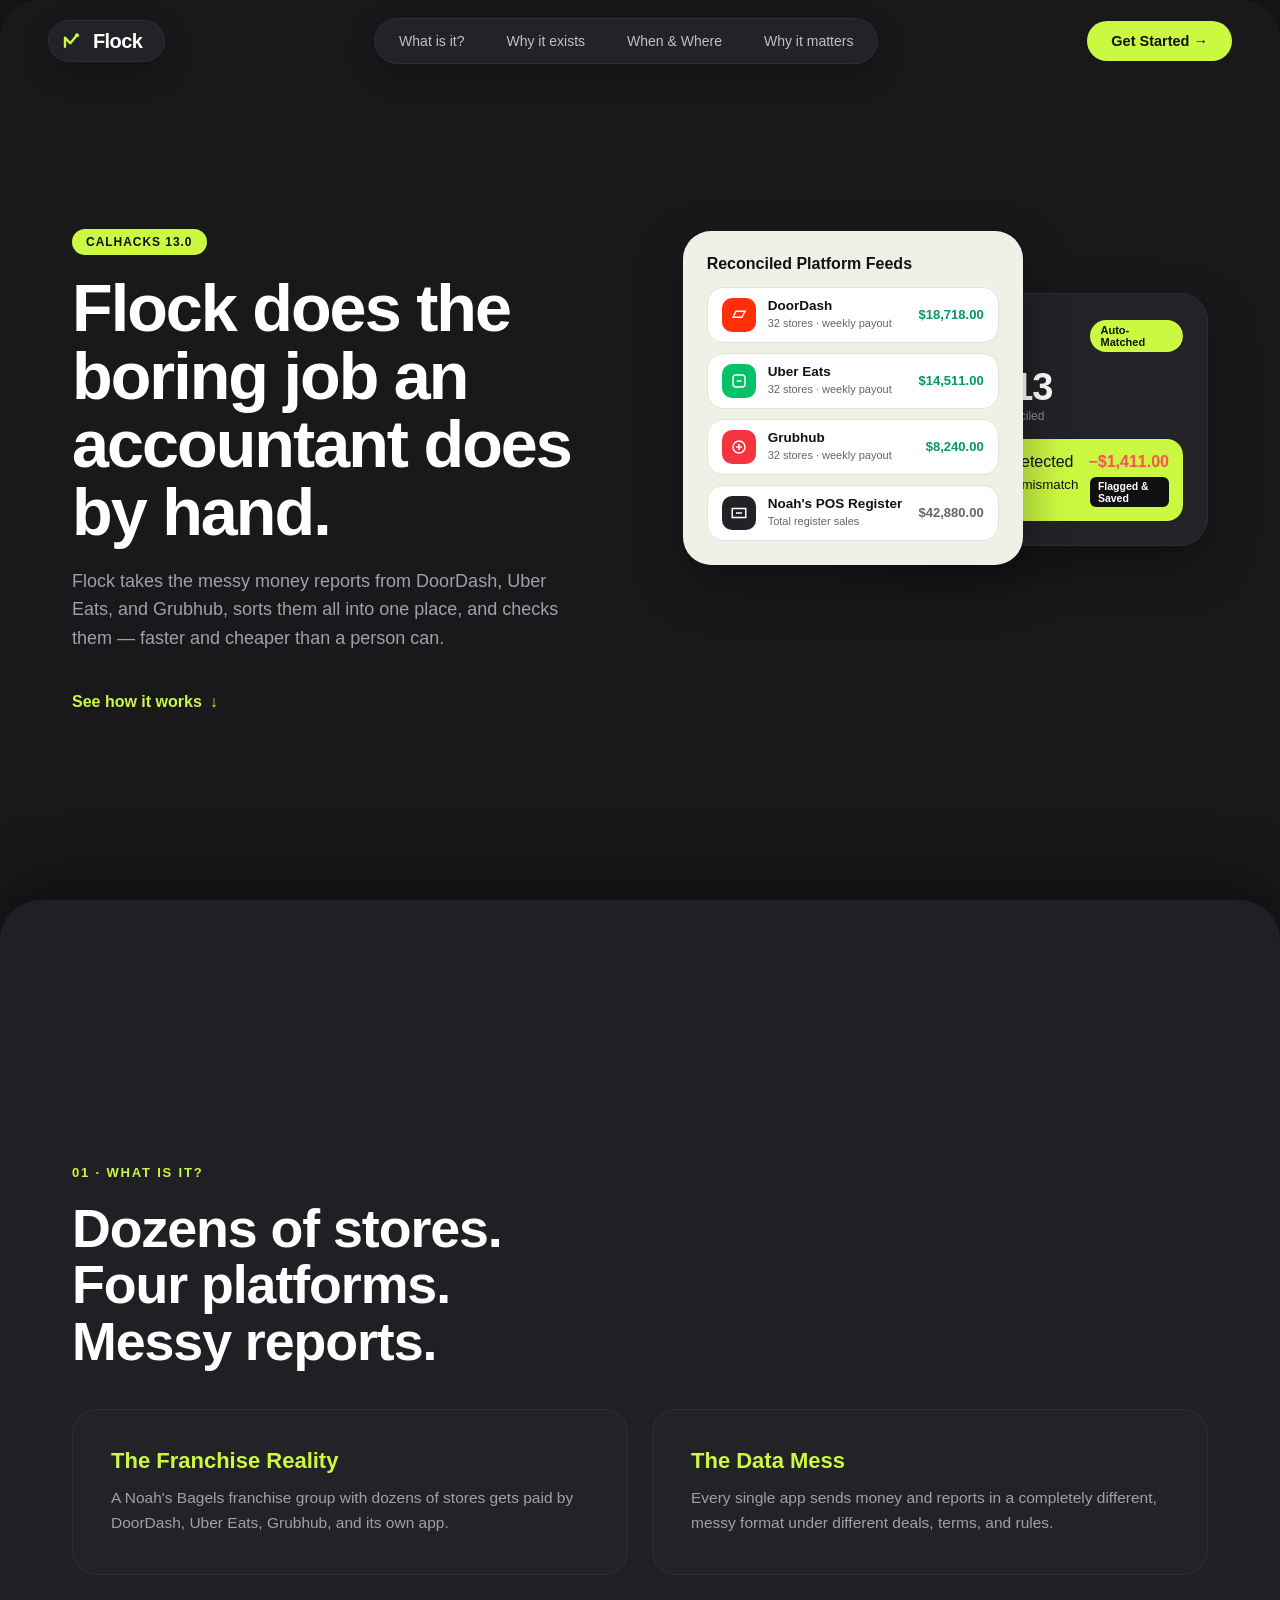
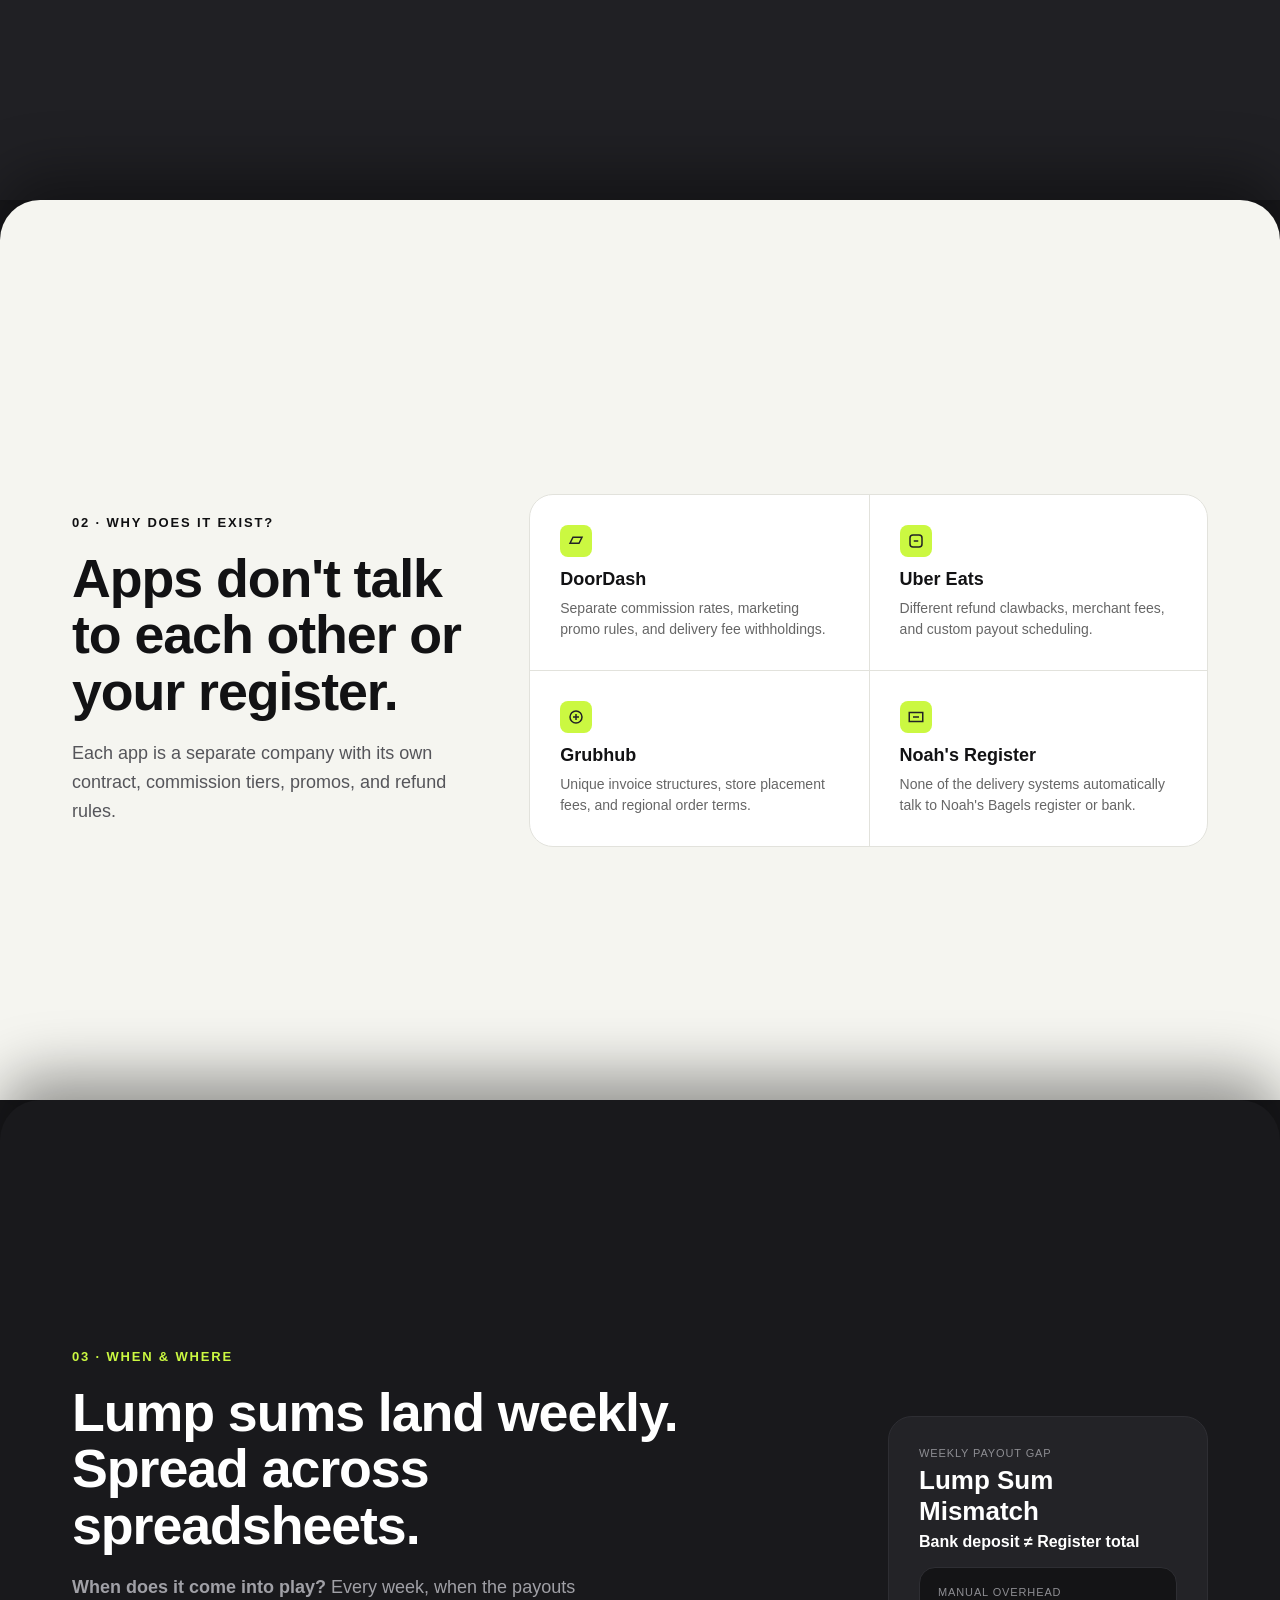
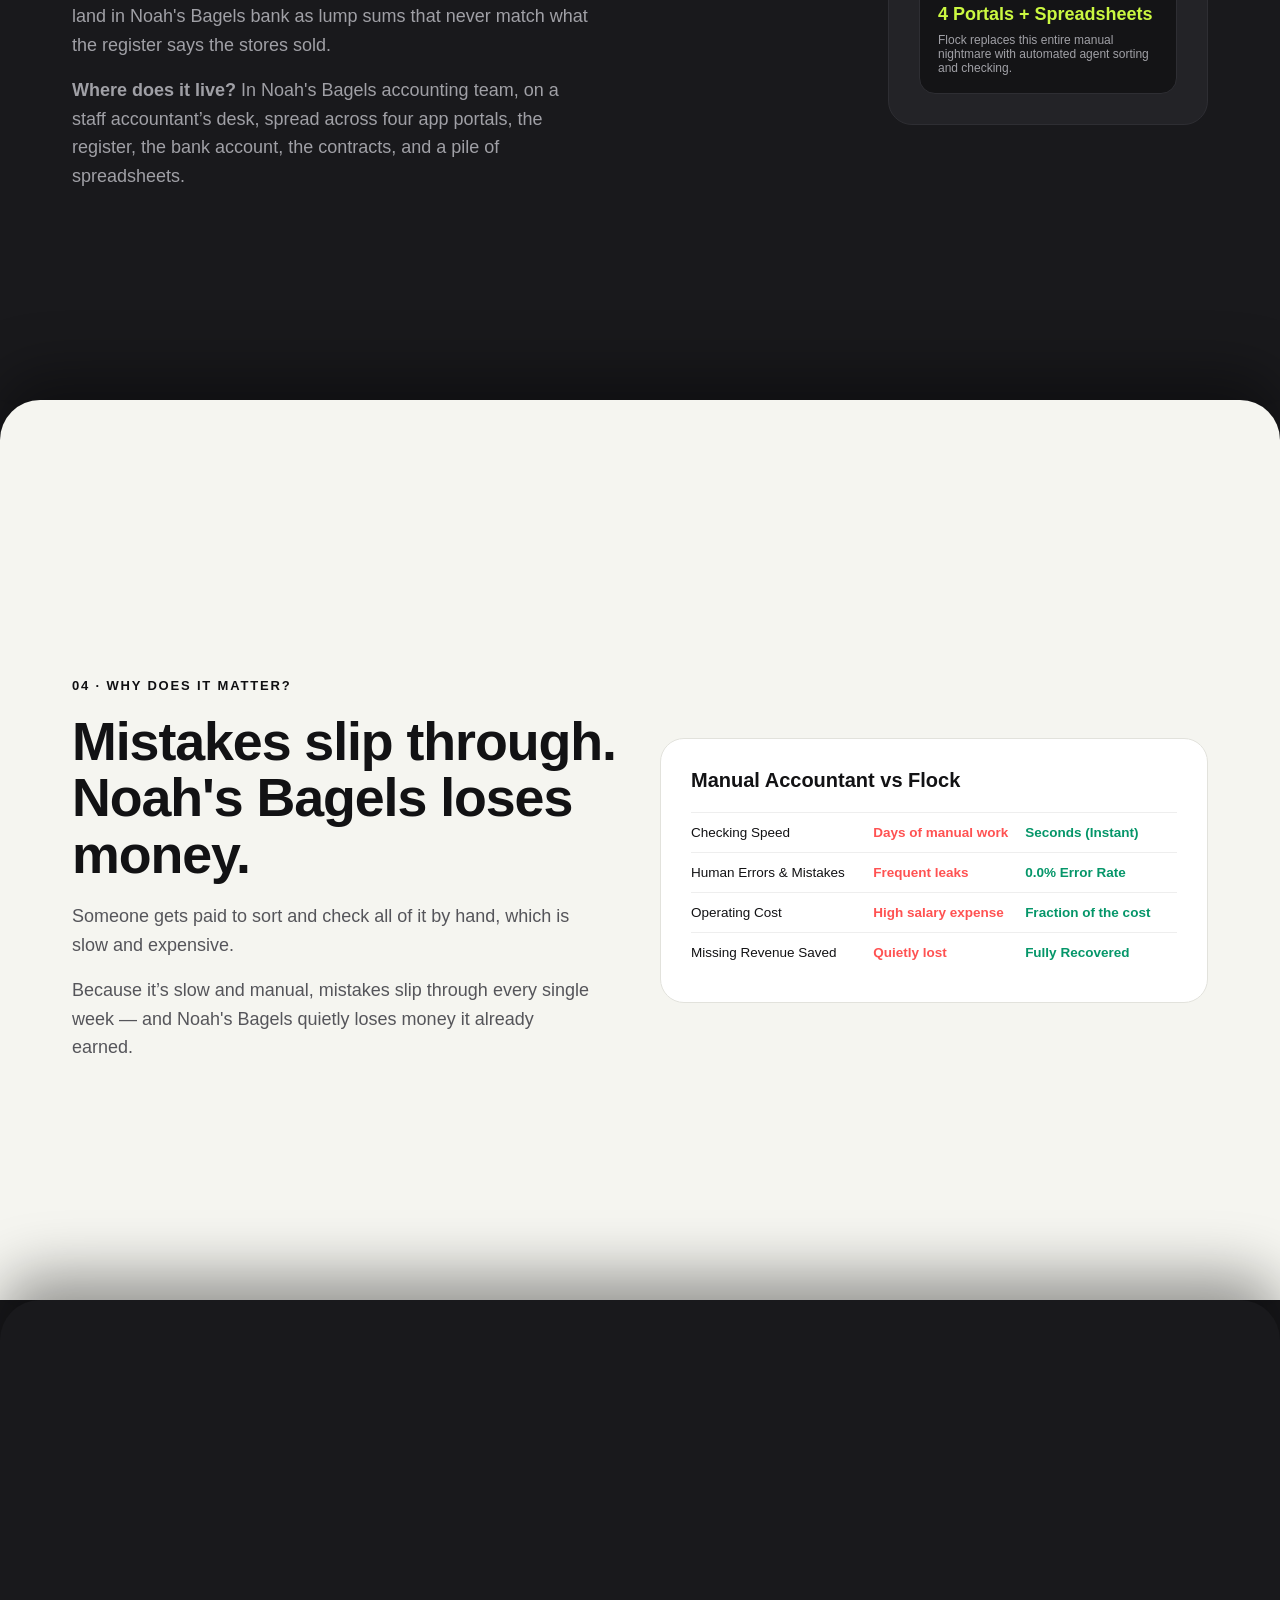
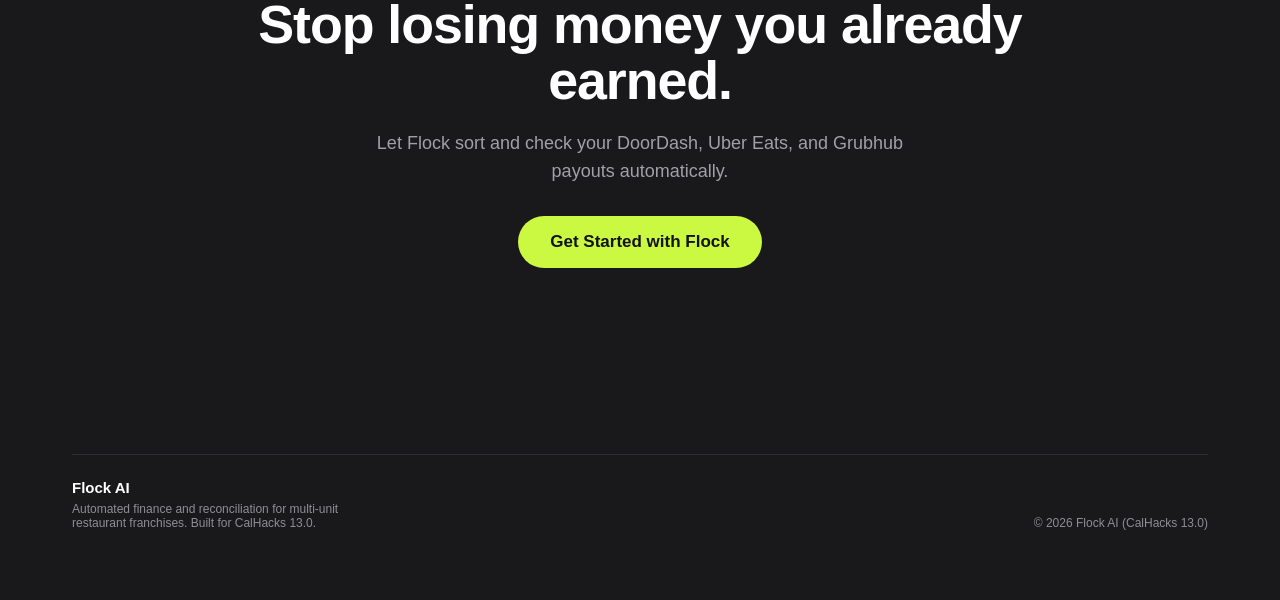
==== frontend/index.html @ a4164a3b "[feat] add mock frontend and dashboard ui" ====
<!DOCTYPE html>
<html lang="en">

<head>
    <meta charset="UTF-8">
    <meta name="viewport" content="width=device-width, initial-scale=1.0">
    <title>Flock — Automated Finance for Multi-Unit Restaurants</title>

    <!-- Favicon -->
    <link rel="icon" type="image/svg+xml"
        href="data:image/svg+xml,%3Csvg%20xmlns%3D%22http%3A%2F%2Fwww.w3.org%2F2000%2Fsvg%22%20viewBox%3D%220%200%2032%2032%22%3E%3Crect%20width%3D%2232%22%20height%3D%2232%22%20rx%3D%228%22%20fill%3D%22%23222226%22%2F%3E%3Cpath%20d%3D%22M8%2023.5V11.5l7%207.5%208.6-10.4%22%20fill%3D%22none%22%20stroke%3D%22%23cbf841%22%20stroke-width%3D%223.2%22%20stroke-linecap%3D%22round%22%20stroke-linejoin%3D%22round%22%2F%3E%3Ccircle%20cx%3D%2224%22%20cy%3D%228.2%22%20r%3D%222.7%22%20fill%3D%22%23cbf841%22%2F%3E%3C%2Fsvg%3E">

    <!-- Stylesheet -->
    <link rel="stylesheet" href="styles.css">
</head>

<body>

    <!-- ========================================== -->
    <!-- 1. NAVIGATION BAR                          -->
    <!-- ========================================== -->
    <nav>
        <div class="logo">
            <svg xmlns="http://www.w3.org/2000/svg" viewBox="0 0 32 32" width="24" height="24" aria-hidden="true">
                <rect width="32" height="32" rx="8" fill="#222226" />
                <path d="M8 23.5V11.5l7 7.5 8.6-10.4" fill="none" stroke="#cbf841" stroke-width="3.2"
                    stroke-linecap="round" stroke-linejoin="round" />
                <circle cx="24" cy="8.2" r="2.7" fill="#cbf841" />
            </svg>
            Flock
        </div>
        <div class="nav-links">
            <a href="#about">What is it?</a>
            <a href="#why">Why it exists</a>
            <a href="#when">When & Where</a>
            <a href="#matter">Why it matters</a>
        </div>
        <a class="btn btn-lime" href="dashboard.html">Get Started&nbsp;→</a>
    </nav>

    <!-- ========================================== -->
    <!-- 2. SLIDE 1 · HERO                          -->
    <!-- ========================================== -->
    <section class="slide s-dark" id="top">
        <div class="hero-grid">
            <div>
                <div class="pill-tag">CalHacks 13.0</div>
                <h1 class="rv">Flock does the boring job an accountant does by hand.</h1>
                <p class="sub rv d1">Flock takes the messy money reports from DoorDash, Uber Eats, and Grubhub, sorts
                    them all into one place, and checks them — faster and cheaper than a person can.</p>
                <a class="hero-more rv d2" href="#about">See how it works <span class="arr">↓</span></a>
            </div>
            <div class="stage" id="stage">
                <!-- Floating Card Light: Integration Feeds -->
                <div class="app-card card-light" data-depth="12">
                    <h4>Reconciled Platform Feeds</h4>
                    <div class="platform-rows">
                        <div class="platform-row">
                            <div class="platform-icon doordash">
                                <svg viewBox="0 0 24 24" width="18" height="18" fill="none" stroke="#fff"
                                    stroke-width="2">
                                    <path d="M4 15l4-8h12l-4 8H4z" />
                                </svg>
                            </div>
                            <div class="platform-info">
                                <b>DoorDash</b>
                                <small>32 stores · weekly payout</small>
                            </div>
                            <div class="platform-val text-green">$18,718.00</div>
                        </div>

                        <div class="platform-row">
                            <div class="platform-icon ubereats">
                                <svg viewBox="0 0 24 24" width="18" height="18" fill="none" stroke="#fff"
                                    stroke-width="2">
                                    <rect x="4" y="4" width="16" height="16" rx="4" />
                                    <path d="M9 12h6" />
                                </svg>
                            </div>
                            <div class="platform-info">
                                <b>Uber Eats</b>
                                <small>32 stores · weekly payout</small>
                            </div>
                            <div class="platform-val text-green">$14,511.00</div>
                        </div>

                        <div class="platform-row">
                            <div class="platform-icon grubhub">
                                <svg viewBox="0 0 24 24" width="18" height="18" fill="none" stroke="#fff"
                                    stroke-width="2">
                                    <circle cx="12" cy="12" r="8" />
                                    <path d="M12 8v8M8 12h8" />
                                </svg>
                            </div>
                            <div class="platform-info">
                                <b>Grubhub</b>
                                <small>32 stores · weekly payout</small>
                            </div>
                            <div class="platform-val text-green">$8,240.00</div>
                        </div>

                        <div class="platform-row">
                            <div class="platform-icon noahpos">
                                <svg viewBox="0 0 24 24" width="18" height="18" fill="none" stroke="#fff"
                                    stroke-width="2">
                                    <path d="M3 6h18v12H3z" />
                                    <path d="M8 12h8" />
                                </svg>
                            </div>
                            <div class="platform-info">
                                <b>Noah's POS Register</b>
                                <small>Total register sales</small>
                            </div>
                            <div class="platform-val text-muted">$42,880.00</div>
                        </div>
                    </div>
                </div>

                <!-- Floating Card Dark: Automatic Discrepancy Matching -->
                <div class="app-card card-dark" data-depth="22">
                    <div class="card-header-row">
                        <h4>Noah's Bagels Franchise</h4>
                        <div class="badge-lime">Auto-Matched</div>
                    </div>
                    <div class="balance-disp">$860,513</div>
                    <div class="balance-label">Overall balance reconciled</div>

                    <div class="mini mini-lime-soft">
                        <div class="mini-row">
                            <span>Discrepancy Detected</span>
                            <b class="text-coral">−$1,411.00</b>
                        </div>
                        <div class="mini-row">
                            <small>Uber Eats promo mismatch (Store #14)</small>
                            <span class="badge-black">Flagged & Saved</span>
                        </div>
                    </div>
                </div>
            </div>
        </div>
    </section>

    <!-- ========================================== -->
    <!-- 3. SLIDE 2 · WHAT IS IT?                   -->
    <!-- ========================================== -->
    <section class="slide s-card-dark" id="about">
        <div class="kick rv">01 · What is it?</div>
        <h2 class="rv">Dozens of stores.<br>Four platforms.<br>Messy reports.</h2>
        <div class="cards2">
            <div class="feature rv d1">
                <h3>The Franchise Reality</h3>
                <p>A Noah's Bagels franchise group with dozens of stores gets paid by DoorDash, Uber Eats, Grubhub, and
                    its own app.</p>
            </div>
            <div class="feature rv d2">
                <h3>The Data Mess</h3>
                <p>Every single app sends money and reports in a completely different, messy format under different
                    deals, terms, and rules.</p>
            </div>
        </div>
    </section>

    <!-- ========================================== -->
    <!-- 4. SLIDE 3 · WHY DOES IT EXIST?            -->
    <!-- ========================================== -->
    <section class="slide s-paper" id="why">
        <div class="adv">
            <div>
                <div class="kick rv">02 · Why does it exist?</div>
                <h2 class="rv">Apps don't talk to each other or your register.</h2>
                <p class="sub rv d1">Each app is a separate company with its own contract, commission tiers, promos, and
                    refund rules.</p>
            </div>
            <div class="adv-grid rv d1">
                <div class="adv-cell">
                    <div class="adv-ic">
                        <svg viewBox="0 0 24 24" width="18" height="18" fill="none" stroke="#222226" stroke-width="2">
                            <path d="M4 15l4-8h12l-4 8H4z" />
                        </svg>
                    </div>
                    <h4>DoorDash</h4>
                    <p>Separate commission rates, marketing promo rules, and delivery fee withholdings.</p>
                </div>
                <div class="adv-cell">
                    <div class="adv-ic">
                        <svg viewBox="0 0 24 24" width="18" height="18" fill="none" stroke="#222226" stroke-width="2">
                            <rect x="4" y="4" width="16" height="16" rx="4" />
                            <path d="M9 12h6" />
                        </svg>
                    </div>
                    <h4>Uber Eats</h4>
                    <p>Different refund clawbacks, merchant fees, and custom payout scheduling.</p>
                </div>
                <div class="adv-cell">
                    <div class="adv-ic">
                        <svg viewBox="0 0 24 24" width="18" height="18" fill="none" stroke="#222226" stroke-width="2">
                            <circle cx="12" cy="12" r="8" />
                            <path d="M12 8v8M8 12h8" />
                        </svg>
                    </div>
                    <h4>Grubhub</h4>
                    <p>Unique invoice structures, store placement fees, and regional order terms.</p>
                </div>
                <div class="adv-cell">
                    <div class="adv-ic">
                        <svg viewBox="0 0 24 24" width="18" height="18" fill="none" stroke="#222226" stroke-width="2">
                            <path d="M3 6h18v12H3z" />
                            <path d="M8 12h8" />
                        </svg>
                    </div>
                    <h4>Noah's Register</h4>
                    <p>None of the delivery systems automatically talk to Noah's Bagels register or bank.</p>
                </div>
            </div>
        </div>
    </section>

    <!-- ========================================== -->
    <!-- 5. SLIDE 4 · WHEN & WHERE                  -->
    <!-- ========================================== -->
    <section class="slide s-dark" id="when">
        <div class="model-grid">
            <div>
                <div class="kick rv">03 · When & Where</div>
                <h2 class="rv">Lump sums land weekly.<br>Spread across spreadsheets.</h2>
                <p class="sub rv d1"><b>When does it come into play?</b> Every week, when the payouts land in Noah's
                    Bagels bank as lump sums that never match what the register says the stores sold.</p>
                <p class="sub rv d2" style="margin-top:16px;"><b>Where does it live?</b> In Noah's Bagels accounting
                    team, on a staff accountant’s desk, spread across four app portals, the register, the bank account,
                    the contracts, and a pile of spreadsheets.</p>
            </div>
            <div class="stat-card rv d1">
                <div class="k">weekly payout gap</div>
                <div class="v">Lump Sum Mismatch</div>
                <div class="text-lime" style="margin-top:6px;font-weight:600;">Bank deposit ≠ Register total</div>
                <div class="stat-inner">
                    <div class="k">Manual Overhead</div>
                    <div class="v">4 Portals + Spreadsheets</div>
                    <p style="font-size:12px;color:#a0a0a6;margin-top:8px;">Flock replaces this entire manual nightmare
                        with automated agent sorting and checking.</p>
                </div>
            </div>
        </div>
    </section>

    <!-- ========================================== -->
    <!-- 6. SLIDE 5 · WHY IT MATTERS                -->
    <!-- ========================================== -->
    <section class="slide s-paper" id="matter">
        <div class="bench">
            <div>
                <div class="kick rv">04 · Why does it matter?</div>
                <h2 class="rv">Mistakes slip through.<br>Noah's Bagels loses money.</h2>
                <p class="sub rv d1">Someone gets paid to sort and check all of it by hand, which is slow and expensive.
                </p>
                <p class="sub rv d2" style="margin-top:16px;">Because it’s slow and manual, mistakes slip through every
                    single week — and Noah's Bagels quietly loses money it already earned.</p>
            </div>
            <div class="rv d1">
                <div class="comparison-card">
                    <h4>Manual Accountant vs Flock</h4>
                    <div class="comp-row">
                        <span>Checking Speed</span>
                        <span class="comp-val bad">Days of manual work</span>
                        <span class="comp-val good">Seconds (Instant)</span>
                    </div>
                    <div class="comp-row">
                        <span>Human Errors & Mistakes</span>
                        <span class="comp-val bad">Frequent leaks</span>
                        <span class="comp-val good">0.0% Error Rate</span>
                    </div>
                    <div class="comp-row">
                        <span>Operating Cost</span>
                        <span class="comp-val bad">High salary expense</span>
                        <span class="comp-val good">Fraction of the cost</span>
                    </div>
                    <div class="comp-row">
                        <span>Missing Revenue Saved</span>
                        <span class="comp-val bad">Quietly lost</span>
                        <span class="comp-val good">Fully Recovered</span>
                    </div>
                </div>
            </div>
        </div>
    </section>

    <!-- ========================================== -->
    <!-- 7. SLIDE 6 · FINAL CTA                     -->
    <!-- ========================================== -->
    <section class="slide s-dark final" id="demo">
        <div style="flex:1;display:flex;flex-direction:column;justify-content:center">
            <h2 class="rv">Stop losing money you already earned.</h2>
            <p class="sub rv d1">Let Flock sort and check your DoorDash, Uber Eats, and Grubhub payouts automatically.
            </p>
            <div class="rv d2"><a class="btn btn-lime" style="font-size:17px;padding:16px 32px;" href="#top">Get Started
                    with Flock</a></div>
        </div>
        <div class="final-foot rv">
            <div>
                <h5>Flock AI</h5>
                <p class="tiny" style="max-width:320px;margin-top:6px;">Automated finance and reconciliation for
                    multi-unit restaurant franchises. Built for CalHacks 13.0.</p>
            </div>
            <div class="tiny">© 2026 Flock AI (CalHacks 13.0)</div>
        </div>
    </section>

    <!-- External Script -->
    <script src="script.js"></script>
</body>

</html>
---- frontend/styles.css ----
/* ==========================================================================
   GLOBAL VARIABLES & COLOR PALETTE (Matched to Screenshot UI)
   Dark Charcoal Canvas, Soft Grey Cards, Bright Lime Accents
   ========================================================================== */
:root {
    --bg-dark: #19191c;
    --card-dark: #232327;
    --card-light: #eef2e6;
    --lime: #cbf841;
    --lime-soft: #d9f968;
    --paper: #f5f5f0;
    --text-dark: #121214;
    --text-light: #ffffff;
    --text-muted: #8e8e93;
    --coral: #ff5252;
    --border-dark: #2e2e33;
}

* {
    margin: 0;
    padding: 0;
    box-sizing: border-box;
}

html {
    scroll-behavior: smooth;
}

body {
    font-family: -apple-system, BlinkMacSystemFont, "Segoe UI", Inter, Roboto, sans-serif;
    background: var(--bg-dark);
    color: var(--text-light);
    -webkit-font-smoothing: antialiased;
}

/* ==========================================================================
   NAVIGATION BAR
   ========================================================================== */
nav {
    position: fixed;
    top: 0;
    left: 0;
    right: 0;
    display: flex;
    align-items: center;
    justify-content: space-between;
    padding: 18px 48px;
    z-index: 100;
    pointer-events: none;
}

nav>* {
    pointer-events: auto;
}

.logo {
    font-weight: 800;
    font-size: 20px;
    letter-spacing: -.03em;
    display: flex;
    align-items: center;
    gap: 10px;
    background: var(--card-dark);
    color: var(--text-light);
    border: 1px solid var(--border-dark);
    border-radius: 999px;
    padding: 8px 22px 8px 10px;
    box-shadow: 0 10px 30px rgba(0, 0, 0, .3);
}

.logo svg {
    display: block;
}

.nav-links {
    display: flex;
    gap: 6px;
    background: var(--card-dark);
    border: 1px solid var(--border-dark);
    border-radius: 999px;
    padding: 6px;
    box-shadow: 0 10px 30px rgba(0, 0, 0, .3);
}

.nav-links a {
    color: #c0c0c5;
    text-decoration: none;
    font-size: 14px;
    font-weight: 500;
    padding: 8px 18px;
    border-radius: 999px;
    transition: all .2s;
}

.nav-links a:hover {
    background: #2d2d33;
    color: #fff;
}

@media (max-width: 900px) {
    .nav-links {
        display: none;
    }
}

/* ==========================================================================
   BUTTON STYLES
   ========================================================================== */
.btn {
    border: 0;
    cursor: pointer;
    font-size: 14.5px;
    font-weight: 700;
    border-radius: 999px;
    padding: 12px 24px;
    transition: transform .18s, box-shadow .18s;
    text-decoration: none;
    display: inline-flex;
    align-items: center;
    gap: 8px;
}

.btn:hover {
    transform: translateY(-2px);
    box-shadow: 0 8px 24px rgba(203, 248, 65, 0.25);
}

.btn-lime {
    background: var(--lime);
    color: var(--text-dark);
}

.btn-ink {
    background: #000;
    color: #fff;
}

/* ==========================================================================
   SLIDE DECK BASE
   ========================================================================== */
.slide {
    position: sticky;
    top: 0;
    min-height: 100vh;
    display: flex;
    flex-direction: column;
    justify-content: center;
    padding: 110px 72px 70px;
    border-radius: 40px 40px 0 0;
    box-shadow: 0 -24px 60px rgba(0, 0, 0, .4);
    overflow: hidden;
}

@media (max-width: 900px) {
    .slide {
        padding: 100px 22px 40px;
    }
}

.s-dark {
    background: var(--bg-dark);
    color: var(--text-light);
}

.s-card-dark {
    background: #202024;
    color: var(--text-light);
}

.s-paper {
    background: var(--paper);
    color: var(--text-dark);
}

.pill-tag {
    display: inline-block;
    font-size: 12px;
    font-weight: 700;
    letter-spacing: .08em;
    text-transform: uppercase;
    background: var(--lime);
    color: var(--text-dark);
    padding: 6px 14px;
    border-radius: 999px;
    margin-bottom: 20px;
}

.kick {
    font-size: 13px;
    letter-spacing: .14em;
    text-transform: uppercase;
    font-weight: 700;
    color: var(--lime);
    margin-bottom: 20px;
}

.s-paper .kick {
    color: #101012;
}

h1 {
    font-size: clamp(38px, 5.2vw, 76px);
    line-height: 1.02;
    letter-spacing: -.03em;
    font-weight: 700;
}

h2 {
    font-size: clamp(32px, 4.2vw, 58px);
    letter-spacing: -.02em;
    line-height: 1.05;
    font-weight: 700;
}

.sub {
    color: #a0a0a6;
    font-size: 18px;
    line-height: 1.6;
    margin-top: 20px;
    max-width: 520px;
}

.s-paper .sub {
    color: #55555a;
}

/* Scroll Reveal */
.rv {
    opacity: 0;
    transform: translateY(20px);
    transition: opacity .6s ease, transform .6s cubic-bezier(.2, .7, .2, 1);
}

.rv.on {
    opacity: 1;
    transform: none;
}

.rv.d1 {
    transition-delay: .08s;
}

.rv.d2 {
    transition-delay: .16s;
}

/* ==========================================================================
   HERO SECTION & MOCK PLATFORM CARDS
   ========================================================================== */
.hero-grid {
    display: grid;
    grid-template-columns: 1.05fr .95fr;
    gap: 30px;
    align-items: center;
    flex: 1;
}

@media (max-width: 900px) {
    .hero-grid {
        grid-template-columns: 1fr;
    }
}

.hero-more {
    margin-top: 40px;
    display: inline-flex;
    align-items: center;
    gap: 8px;
    font-weight: 600;
    color: var(--lime);
    text-decoration: none;
}

.stage {
    position: relative;
    height: 520px;
}

.app-card {
    position: absolute;
    border-radius: 28px;
    box-shadow: 0 20px 50px rgba(0, 0, 0, .35);
    background: var(--card-dark);
    border: 1px solid var(--border-dark);
}

.card-light {
    background: var(--card-light);
    color: var(--text-dark);
    width: 340px;
    padding: 24px;
    left: 0;
    top: 4%;
    z-index: 2;
    border: none;
}

.card-dark {
    background: var(--card-dark);
    color: var(--text-light);
    width: 330px;
    padding: 24px;
    right: 0;
    top: 16%;
    z-index: 1;
}

.card-header-row {
    display: flex;
    justify-content: space-between;
    align-items: center;
    margin-bottom: 12px;
}

.badge-lime {
    background: var(--lime);
    color: var(--text-dark);
    font-size: 11px;
    font-weight: 800;
    padding: 4px 10px;
    border-radius: 999px;
}

.badge-black {
    background: #101012;
    color: #fff;
    font-size: 10.5px;
    font-weight: 700;
    padding: 3px 8px;
    border-radius: 6px;
}

.balance-disp {
    font-size: 38px;
    font-weight: 800;
    letter-spacing: -.03em;
}

.balance-label {
    font-size: 12px;
    color: var(--text-muted);
    margin-bottom: 16px;
}

/* Platform Rows with Icons */
.platform-rows {
    display: flex;
    flex-direction: column;
    gap: 10px;
    margin-top: 14px;
}

.platform-row {
    display: flex;
    align-items: center;
    gap: 12px;
    background: #ffffff;
    padding: 10px 14px;
    border-radius: 16px;
    border: 1px solid #e0e4d6;
}

.platform-icon {
    width: 34px;
    height: 34px;
    border-radius: 10px;
    /* Rounded Square Icon */
    display: flex;
    align-items: center;
    justify-content: center;
    flex-shrink: 0;
}

.platform-icon.doordash {
    background: #ff3008;
}

.platform-icon.ubereats {
    background: #06c167;
}

.platform-icon.grubhub {
    background: #f63440;
}

.platform-icon.noahpos {
    background: #222226;
}

.platform-info {
    flex: 1;
}

.platform-info b {
    display: block;
    font-size: 13.5px;
    color: var(--text-dark);
}

.platform-info small {
    font-size: 11px;
    color: #666;
}

.platform-val {
    font-size: 13px;
    font-weight: 700;
}

.text-green {
    color: #059669;
}

.text-coral {
    color: var(--coral);
}

.text-muted {
    color: #66666e;
}

.mini-lime-soft {
    background: var(--lime);
    color: var(--text-dark);
    border-radius: 16px;
    padding: 14px;
}

.mini-row {
    display: flex;
    justify-content: space-between;
    align-items: center;
}

.mini-row+.mini-row {
    margin-top: 6px;
}

/* ==========================================================================
   STORY & FEATURE CARDS
   ========================================================================== */
.cards2 {
    display: grid;
    grid-template-columns: 1fr 1fr;
    gap: 24px;
    margin-top: 40px;
}

@media (max-width: 900px) {
    .cards2 {
        grid-template-columns: 1fr;
    }
}

.feature {
    background: var(--card-dark);
    border-radius: 24px;
    padding: 38px;
    border: 1px solid var(--border-dark);
}

.feature h3 {
    font-size: 22px;
    margin-bottom: 12px;
    color: var(--lime);
}

.feature p {
    color: #a0a0a6;
    line-height: 1.6;
    font-size: 15.5px;
}

/* ==========================================================================
   WHY DOES IT EXIST GRID
   ========================================================================== */
.adv {
    display: grid;
    grid-template-columns: .9fr 1.5fr;
    gap: 50px;
    align-items: center;
    flex: 1;
}

@media (max-width: 900px) {
    .adv {
        grid-template-columns: 1fr;
    }
}

.adv-grid {
    display: grid;
    grid-template-columns: 1fr 1fr;
    background: #fff;
    border-radius: 24px;
    border: 1px solid #e2e2dc;
    overflow: hidden;
}

.adv-cell {
    padding: 30px;
    border-left: 1px solid #e2e2dc;
    border-top: 1px solid #e2e2dc;
}

.adv-cell:nth-child(1),
.adv-cell:nth-child(2) {
    border-top: 0;
}

.adv-cell:nth-child(odd) {
    border-left: 0;
}

.adv-ic {
    width: 32px;
    height: 32px;
    border-radius: 8px;
    background: var(--lime);
    display: flex;
    align-items: center;
    justify-content: center;
    margin-bottom: 12px;
}

.adv-cell h4 {
    font-size: 18px;
    margin-bottom: 8px;
}

.adv-cell p {
    color: #666;
    line-height: 1.5;
    font-size: 14px;
}

/* ==========================================================================
   WHEN & WHERE STAT CARD
   ========================================================================== */
.model-grid {
    display: grid;
    grid-template-columns: 1.15fr .85fr;
    gap: 40px;
    align-items: center;
    flex: 1;
}

@media (max-width: 900px) {
    .model-grid {
        grid-template-columns: 1fr;
    }
}

.stat-card {
    background: var(--card-dark);
    color: #fff;
    border: 1px solid var(--border-dark);
    border-radius: 24px;
    padding: 30px;
    width: 320px;
    justify-self: end;
}

.stat-card .k {
    font-size: 11px;
    color: var(--text-muted);
    letter-spacing: .08em;
    text-transform: uppercase;
}

.stat-card .v {
    font-size: 26px;
    font-weight: 700;
    margin: 6px 0 2px;
}

.stat-inner {
    background: #141416;
    border-radius: 16px;
    padding: 18px;
    margin-top: 16px;
    border: 1px solid var(--border-dark);
}

.stat-inner .v {
    font-size: 18px;
    color: var(--lime);
}

/* ==========================================================================
   COMPARISON TABLE CARD
   ========================================================================== */
.bench {
    display: grid;
    grid-template-columns: 1fr 1fr;
    gap: 40px;
    align-items: center;
    flex: 1;
}

@media (max-width: 900px) {
    .bench {
        grid-template-columns: 1fr;
    }
}

.comparison-card {
    background: #fff;
    border-radius: 24px;
    border: 1px solid #e2e2dc;
    padding: 30px;
}

.comparison-card h4 {
    font-size: 20px;
    margin-bottom: 20px;
}

.comp-row {
    display: grid;
    grid-template-columns: 1.2fr 1fr 1fr;
    padding: 12px 0;
    border-top: 1px solid #eee;
    font-size: 13.5px;
}

.comp-val.bad {
    color: var(--coral);
    font-weight: 600;
}

.comp-val.good {
    color: #059669;
    font-weight: 700;
}

/* ==========================================================================
   FINAL CTA & FOOTER
   ========================================================================== */
.final {
    align-items: center;
    text-align: center;
    justify-content: space-between;
}

.final h2 {
    color: #fff;
    max-width: 800px;
    margin: 0 auto;
}

.final .sub {
    margin: 20px auto 30px;
    max-width: 580px;
}

.final-foot {
    width: 100%;
    display: flex;
    justify-content: space-between;
    align-items: flex-end;
    gap: 30px;
    border-top: 1px solid var(--border-dark);
    padding-top: 24px;
    text-align: left;
    flex-wrap: wrap;
}

.final-foot h5 {
    color: #fff;
    font-size: 15px;
}

.tiny {
    font-size: 12px;
    color: var(--text-muted);
}
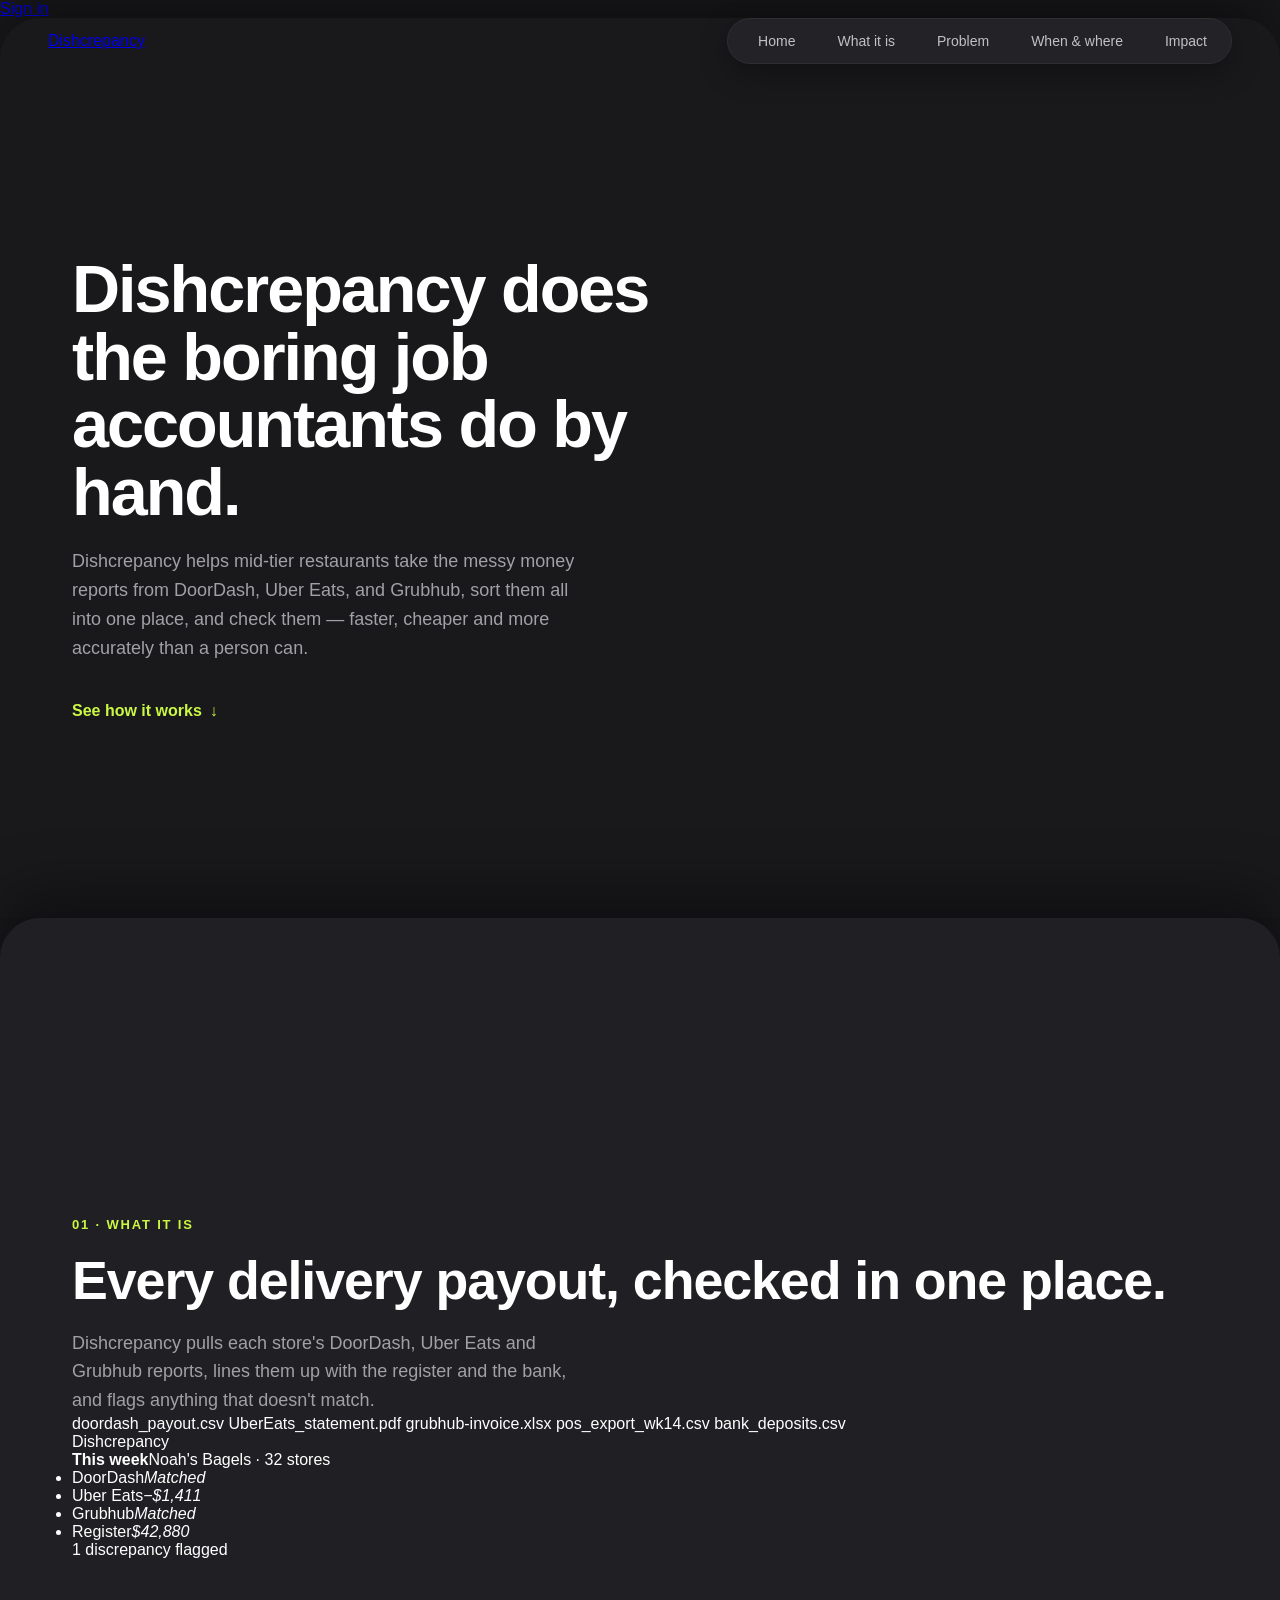
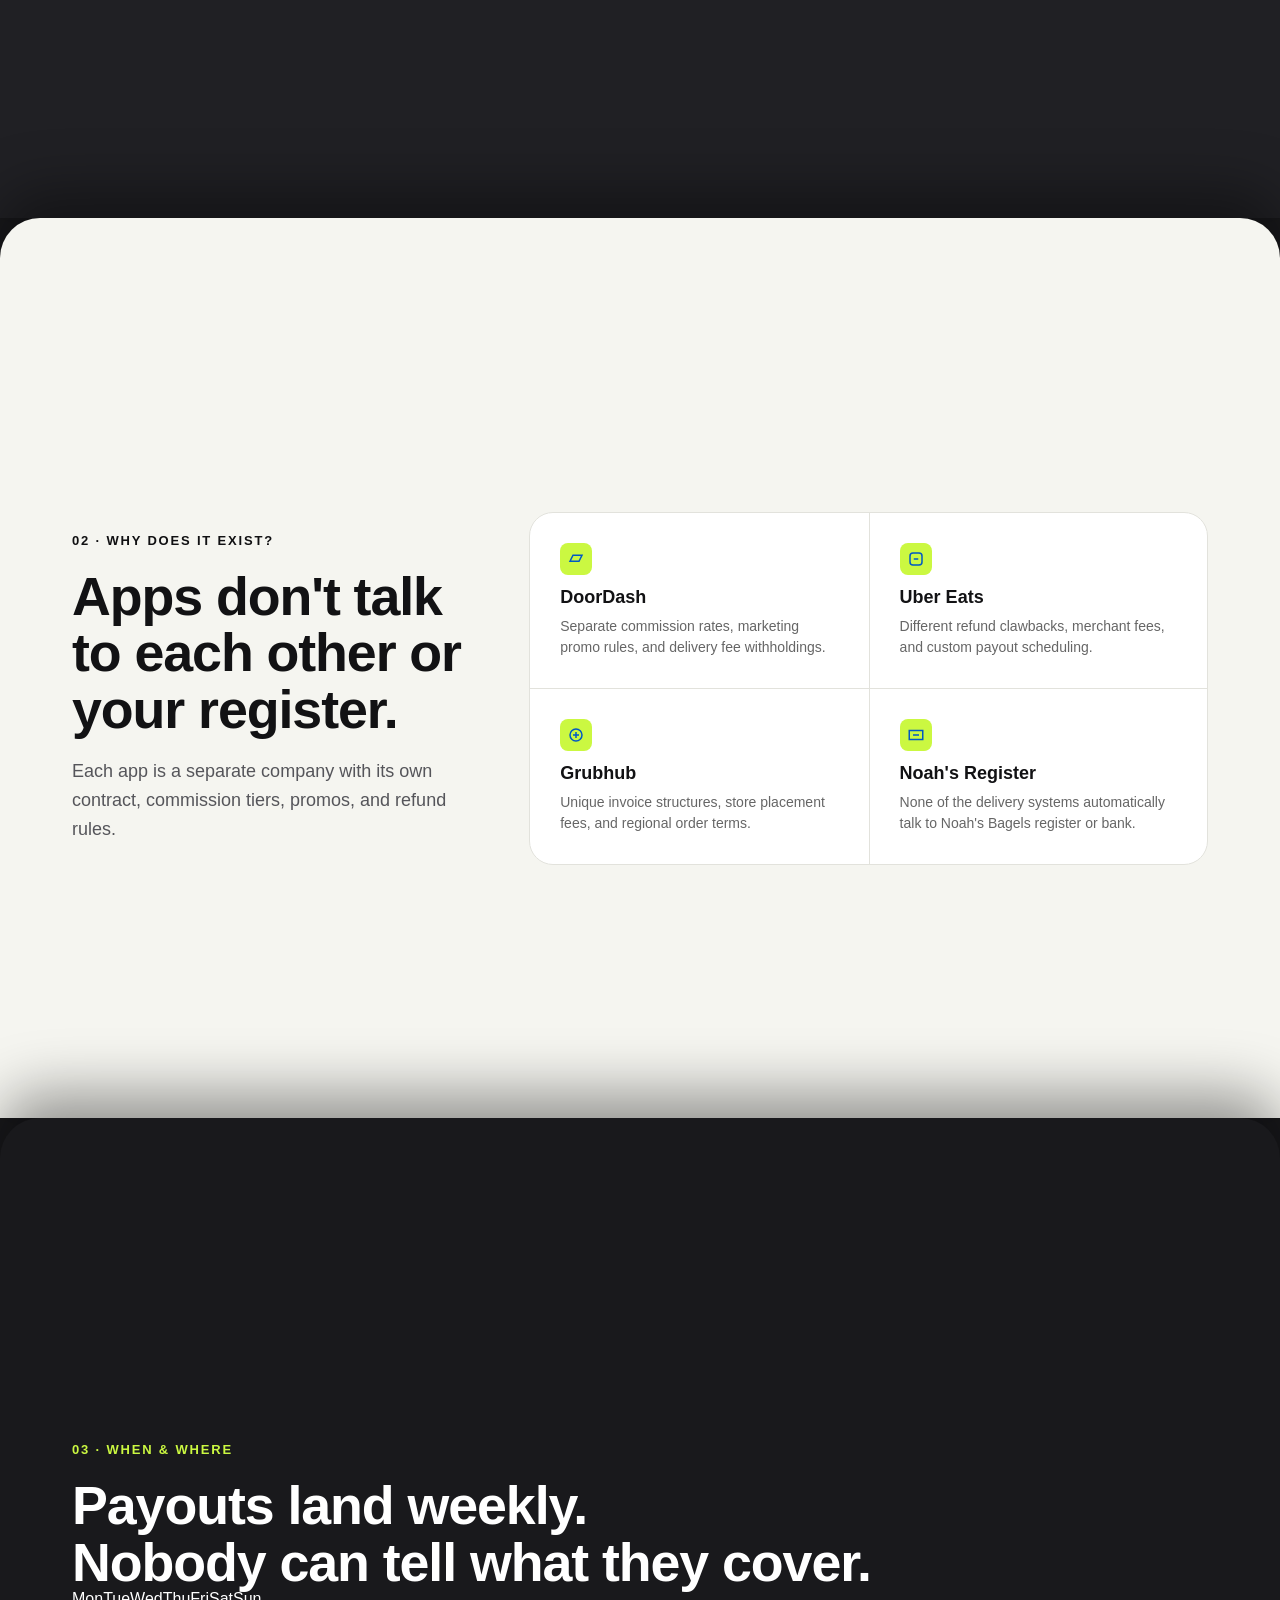
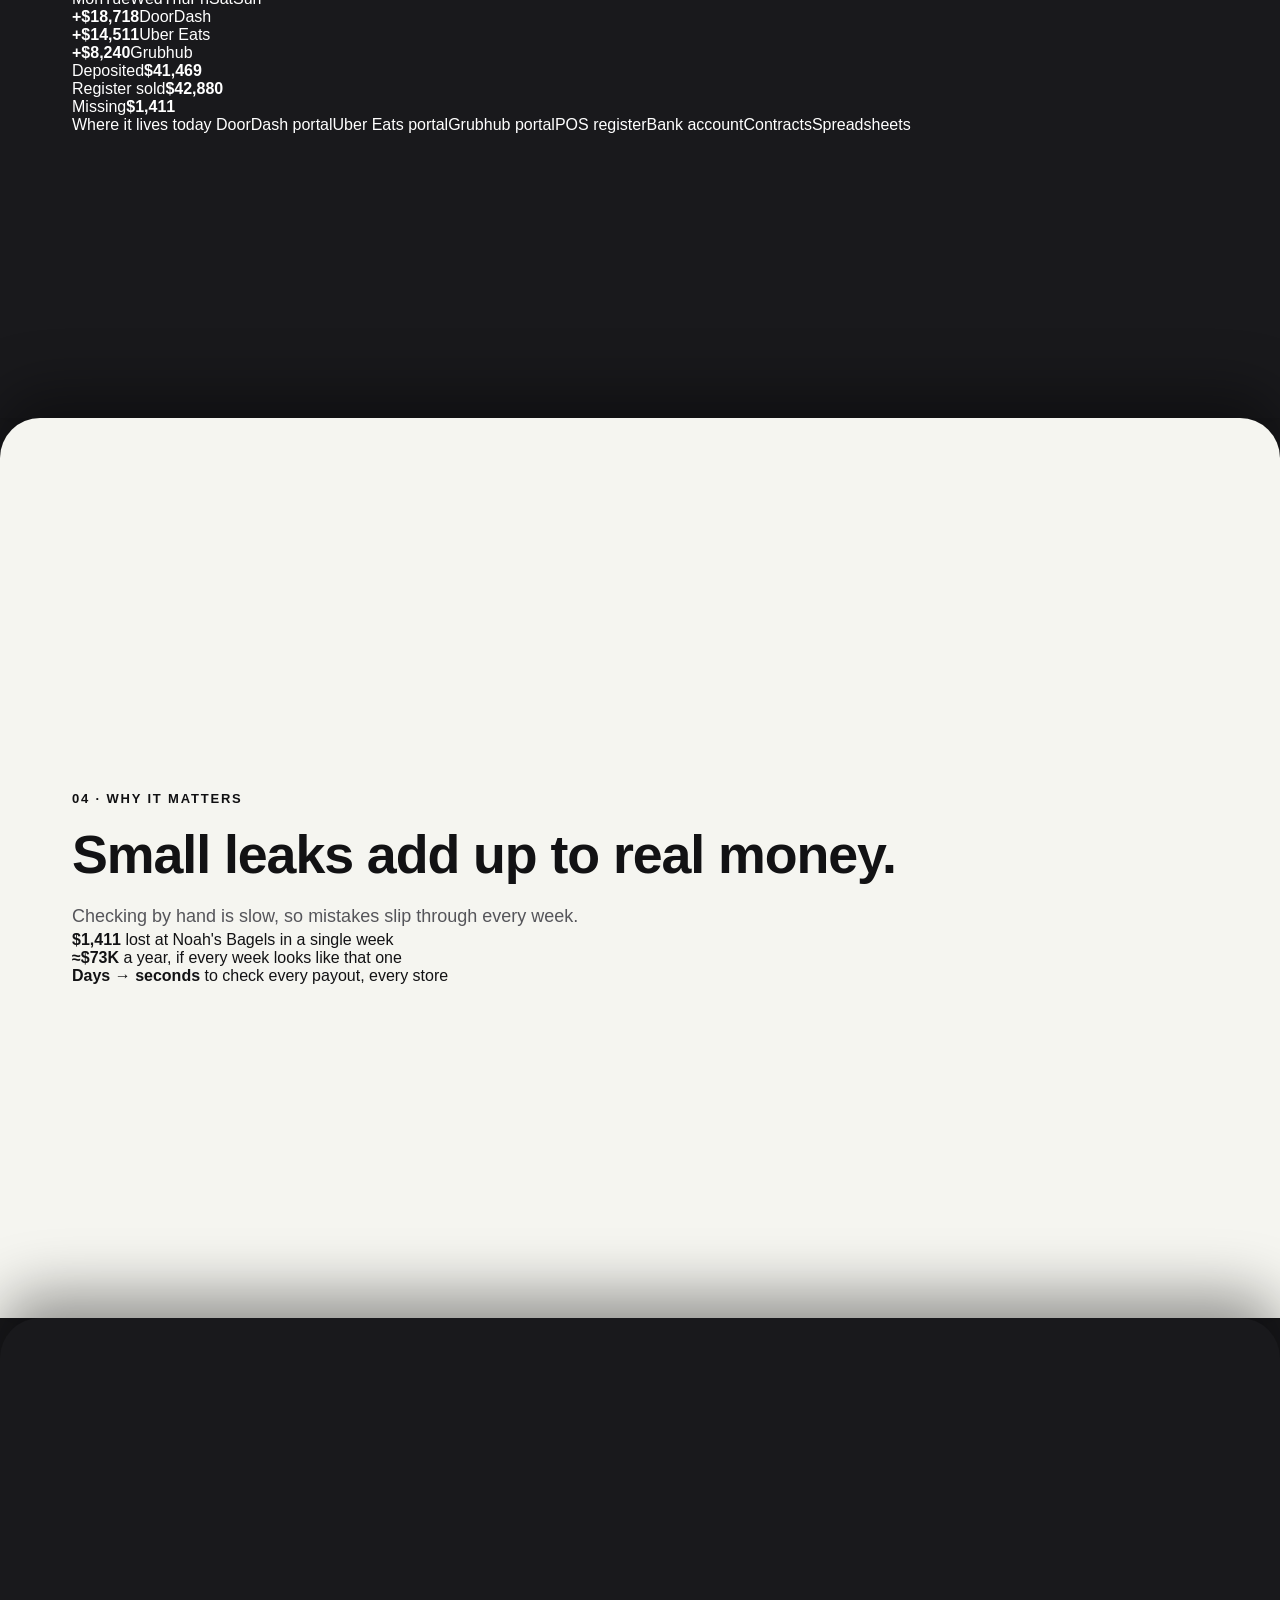
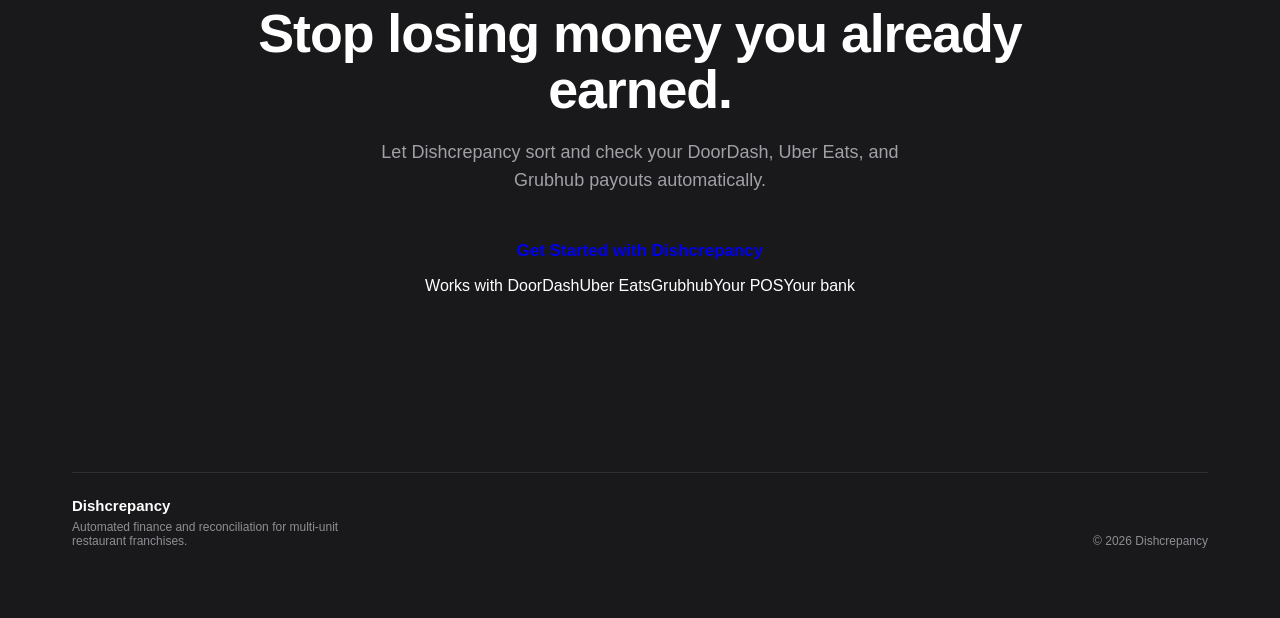
==== commit 47d8a39c: "[feat] slide deck" ====
--- a/frontend/index.html
+++ b/frontend/index.html
@@ -4,11 +4,11 @@
 <head>
     <meta charset="UTF-8">
     <meta name="viewport" content="width=device-width, initial-scale=1.0">
-    <title>Flock — Automated Finance for Multi-Unit Restaurants</title>
+    <title>Dishcrepancy — Automated Finance for Multi-Unit Restaurants</title>
 
     <!-- Favicon -->
     <link rel="icon" type="image/svg+xml"
-        href="data:image/svg+xml,%3Csvg%20xmlns%3D%22http%3A%2F%2Fwww.w3.org%2F2000%2Fsvg%22%20viewBox%3D%220%200%2032%2032%22%3E%3Crect%20width%3D%2232%22%20height%3D%2232%22%20rx%3D%228%22%20fill%3D%22%23222226%22%2F%3E%3Cpath%20d%3D%22M8%2023.5V11.5l7%207.5%208.6-10.4%22%20fill%3D%22none%22%20stroke%3D%22%23cbf841%22%20stroke-width%3D%223.2%22%20stroke-linecap%3D%22round%22%20stroke-linejoin%3D%22round%22%2F%3E%3Ccircle%20cx%3D%2224%22%20cy%3D%228.2%22%20r%3D%222.7%22%20fill%3D%22%23cbf841%22%2F%3E%3C%2Fsvg%3E">
+        href="data:image/svg+xml,%3Csvg%20xmlns%3D%22http%3A//www.w3.org/2000/svg%22%20viewBox%3D%220%200%2032%2032%22%3E%3Crect%20width%3D%2232%22%20height%3D%2232%22%20rx%3D%228%22%20fill%3D%22%230548C2%22/%3E%3Ctext%20x%3D%2216%22%20y%3D%2222.5%22%20text-anchor%3D%22middle%22%20font-family%3D%22Arial%2CHelvetica%2Csans-serif%22%20font-size%3D%2219%22%20font-weight%3D%22700%22%20fill%3D%22%23fff%22%3ED%3C/text%3E%3C/svg%3E">
 
     <!-- Stylesheet -->
     <link rel="stylesheet" href="styles.css">
@@ -19,143 +19,77 @@
     <!-- ========================================== -->
     <!-- 1. NAVIGATION BAR                          -->
     <!-- ========================================== -->
-    <nav>
-        <div class="logo">
-            <svg xmlns="http://www.w3.org/2000/svg" viewBox="0 0 32 32" width="24" height="24" aria-hidden="true">
-                <rect width="32" height="32" rx="8" fill="#222226" />
-                <path d="M8 23.5V11.5l7 7.5 8.6-10.4" fill="none" stroke="#cbf841" stroke-width="3.2"
-                    stroke-linecap="round" stroke-linejoin="round" />
-                <circle cx="24" cy="8.2" r="2.7" fill="#cbf841" />
-            </svg>
-            Flock
-        </div>
-        <div class="nav-links">
-            <a href="#about">What is it?</a>
-            <a href="#why">Why it exists</a>
-            <a href="#when">When & Where</a>
-            <a href="#matter">Why it matters</a>
-        </div>
-        <a class="btn btn-lime" href="dashboard.html">Get Started&nbsp;→</a>
-    </nav>
+    <header class="site-header">
+        <div class="header-spacer"></div>
+        <nav class="glass-capsule">
+            <a class="brand" href="#top">
+                <span class="brand-ring"></span>
+                <span class="brand-name">Dishcrepancy</span>
+            </a>
+            <div class="nav-links" id="navLinks">
+                <span class="nav-pill" id="navPill"></span>
+                <a href="#top" class="nav-link active">Home</a>
+                <a href="#about" class="nav-link">What it is</a>
+                <a href="#why" class="nav-link">Problem</a>
+                <a href="#when" class="nav-link">When &amp; where</a>
+                <a href="#matter" class="nav-link">Impact</a>
+            </div>
+        </nav>
+        <div class="header-actions">
+            <a class="sign-in" href="dashboard.html">Sign in</a>
+        </div>
+    </header>
 
     <!-- ========================================== -->
     <!-- 2. SLIDE 1 · HERO                          -->
     <!-- ========================================== -->
-    <section class="slide s-dark" id="top">
+    <section class="slide s-dark hero" id="top">
         <div class="hero-grid">
+            <div class="hero-center">
+                <h1 class="rv">Dishcrepancy does the boring job accountants do by hand.</h1>
+                <p class="sub rv d1">Dishcrepancy helps mid-tier restaurants take the messy money reports from DoorDash,
+                    Uber
+                    Eats, and Grubhub, sort them all into one place, and check them — faster, cheaper and more
+                    accurately
+                    than a person can.</p>
+                <a class="hero-more rv d2" href="#about">See how it works <span class="arr">↓</span></a>
+            </div>
+        </div>
+    </section>
+
+    <!-- ========================================== -->
+    <!-- 3. SLIDE 2 · WHAT IS IT?                   -->
+    <!-- ========================================== -->
+    <section class="slide s-card-dark" id="about">
+        <div class="about-grid">
             <div>
-                <div class="pill-tag">CalHacks 13.0</div>
-                <h1 class="rv">Flock does the boring job an accountant does by hand.</h1>
-                <p class="sub rv d1">Flock takes the messy money reports from DoorDash, Uber Eats, and Grubhub, sorts
-                    them all into one place, and checks them — faster and cheaper than a person can.</p>
-                <a class="hero-more rv d2" href="#about">See how it works <span class="arr">↓</span></a>
-            </div>
-            <div class="stage" id="stage">
-                <!-- Floating Card Light: Integration Feeds -->
-                <div class="app-card card-light" data-depth="12">
-                    <h4>Reconciled Platform Feeds</h4>
-                    <div class="platform-rows">
-                        <div class="platform-row">
-                            <div class="platform-icon doordash">
-                                <svg viewBox="0 0 24 24" width="18" height="18" fill="none" stroke="#fff"
-                                    stroke-width="2">
-                                    <path d="M4 15l4-8h12l-4 8H4z" />
-                                </svg>
-                            </div>
-                            <div class="platform-info">
-                                <b>DoorDash</b>
-                                <small>32 stores · weekly payout</small>
-                            </div>
-                            <div class="platform-val text-green">$18,718.00</div>
-                        </div>
-
-                        <div class="platform-row">
-                            <div class="platform-icon ubereats">
-                                <svg viewBox="0 0 24 24" width="18" height="18" fill="none" stroke="#fff"
-                                    stroke-width="2">
-                                    <rect x="4" y="4" width="16" height="16" rx="4" />
-                                    <path d="M9 12h6" />
-                                </svg>
-                            </div>
-                            <div class="platform-info">
-                                <b>Uber Eats</b>
-                                <small>32 stores · weekly payout</small>
-                            </div>
-                            <div class="platform-val text-green">$14,511.00</div>
-                        </div>
-
-                        <div class="platform-row">
-                            <div class="platform-icon grubhub">
-                                <svg viewBox="0 0 24 24" width="18" height="18" fill="none" stroke="#fff"
-                                    stroke-width="2">
-                                    <circle cx="12" cy="12" r="8" />
-                                    <path d="M12 8v8M8 12h8" />
-                                </svg>
-                            </div>
-                            <div class="platform-info">
-                                <b>Grubhub</b>
-                                <small>32 stores · weekly payout</small>
-                            </div>
-                            <div class="platform-val text-green">$8,240.00</div>
-                        </div>
-
-                        <div class="platform-row">
-                            <div class="platform-icon noahpos">
-                                <svg viewBox="0 0 24 24" width="18" height="18" fill="none" stroke="#fff"
-                                    stroke-width="2">
-                                    <path d="M3 6h18v12H3z" />
-                                    <path d="M8 12h8" />
-                                </svg>
-                            </div>
-                            <div class="platform-info">
-                                <b>Noah's POS Register</b>
-                                <small>Total register sales</small>
-                            </div>
-                            <div class="platform-val text-muted">$42,880.00</div>
-                        </div>
-                    </div>
-                </div>
-
-                <!-- Floating Card Dark: Automatic Discrepancy Matching -->
-                <div class="app-card card-dark" data-depth="22">
-                    <div class="card-header-row">
-                        <h4>Noah's Bagels Franchise</h4>
-                        <div class="badge-lime">Auto-Matched</div>
-                    </div>
-                    <div class="balance-disp">$860,513</div>
-                    <div class="balance-label">Overall balance reconciled</div>
-
-                    <div class="mini mini-lime-soft">
-                        <div class="mini-row">
-                            <span>Discrepancy Detected</span>
-                            <b class="text-coral">−$1,411.00</b>
-                        </div>
-                        <div class="mini-row">
-                            <small>Uber Eats promo mismatch (Store #14)</small>
-                            <span class="badge-black">Flagged & Saved</span>
-                        </div>
-                    </div>
-                </div>
-            </div>
-        </div>
-    </section>
-
-    <!-- ========================================== -->
-    <!-- 3. SLIDE 2 · WHAT IS IT?                   -->
-    <!-- ========================================== -->
-    <section class="slide s-card-dark" id="about">
-        <div class="kick rv">01 · What is it?</div>
-        <h2 class="rv">Dozens of stores.<br>Four platforms.<br>Messy reports.</h2>
-        <div class="cards2">
-            <div class="feature rv d1">
-                <h3>The Franchise Reality</h3>
-                <p>A Noah's Bagels franchise group with dozens of stores gets paid by DoorDash, Uber Eats, Grubhub, and
-                    its own app.</p>
-            </div>
-            <div class="feature rv d2">
-                <h3>The Data Mess</h3>
-                <p>Every single app sends money and reports in a completely different, messy format under different
-                    deals, terms, and rules.</p>
+                <div class="kick rv">01 · What it is</div>
+                <h2 class="rv">Every delivery payout, checked in one place.</h2>
+                <p class="sub rv d1">Dishcrepancy pulls each store's DoorDash, Uber Eats and Grubhub reports, lines them
+                    up
+                    with the register and the bank, and flags anything that doesn't match.</p>
+            </div>
+
+            <!-- Messy files flow in, one checked ledger comes out -->
+            <div class="flow rv d1">
+                <div class="flow-files">
+                    <span class="file" style="--r:-4deg"><i style="--c:#FF5A36"></i>doordash_payout.csv</span>
+                    <span class="file" style="--r:3deg"><i style="--c:#2EA7FF"></i>UberEats_statement.pdf</span>
+                    <span class="file" style="--r:-2deg"><i style="--c:#FFA53D"></i>grubhub-invoice.xlsx</span>
+                    <span class="file" style="--r:4deg"><i style="--c:#97E2FF"></i>pos_export_wk14.csv</span>
+                    <span class="file" style="--r:-3deg"><i style="--c:#fff"></i>bank_deposits.csv</span>
+                </div>
+                <div class="flow-pipe"><span>Dishcrepancy</span></div>
+                <div class="ledger-card">
+                    <div class="lc-head"><b>This week</b><span>Noah's Bagels · 32 stores</span></div>
+                    <ul>
+                        <li><span>DoorDash</span><em class="ok">Matched</em></li>
+                        <li><span>Uber Eats</span><em class="bad">−$1,411</em></li>
+                        <li><span>Grubhub</span><em class="ok">Matched</em></li>
+                        <li><span>Register</span><em class="ok">$42,880</em></li>
+                    </ul>
+                    <div class="lc-foot">1 discrepancy flagged</div>
+                </div>
             </div>
         </div>
     </section>
@@ -174,7 +108,7 @@
             <div class="adv-grid rv d1">
                 <div class="adv-cell">
                     <div class="adv-ic">
-                        <svg viewBox="0 0 24 24" width="18" height="18" fill="none" stroke="#222226" stroke-width="2">
+                        <svg viewBox="0 0 24 24" width="18" height="18" fill="none" stroke="#0159C4" stroke-width="2">
                             <path d="M4 15l4-8h12l-4 8H4z" />
                         </svg>
                     </div>
@@ -183,7 +117,7 @@
                 </div>
                 <div class="adv-cell">
                     <div class="adv-ic">
-                        <svg viewBox="0 0 24 24" width="18" height="18" fill="none" stroke="#222226" stroke-width="2">
+                        <svg viewBox="0 0 24 24" width="18" height="18" fill="none" stroke="#0159C4" stroke-width="2">
                             <rect x="4" y="4" width="16" height="16" rx="4" />
                             <path d="M9 12h6" />
                         </svg>
@@ -193,7 +127,7 @@
                 </div>
                 <div class="adv-cell">
                     <div class="adv-ic">
-                        <svg viewBox="0 0 24 24" width="18" height="18" fill="none" stroke="#222226" stroke-width="2">
+                        <svg viewBox="0 0 24 24" width="18" height="18" fill="none" stroke="#0159C4" stroke-width="2">
                             <circle cx="12" cy="12" r="8" />
                             <path d="M12 8v8M8 12h8" />
                         </svg>
@@ -203,7 +137,7 @@
                 </div>
                 <div class="adv-cell">
                     <div class="adv-ic">
-                        <svg viewBox="0 0 24 24" width="18" height="18" fill="none" stroke="#222226" stroke-width="2">
+                        <svg viewBox="0 0 24 24" width="18" height="18" fill="none" stroke="#0159C4" stroke-width="2">
                             <path d="M3 6h18v12H3z" />
                             <path d="M8 12h8" />
                         </svg>
@@ -219,27 +153,32 @@
     <!-- 5. SLIDE 4 · WHEN & WHERE                  -->
     <!-- ========================================== -->
     <section class="slide s-dark" id="when">
-        <div class="model-grid">
-            <div>
-                <div class="kick rv">03 · When & Where</div>
-                <h2 class="rv">Lump sums land weekly.<br>Spread across spreadsheets.</h2>
-                <p class="sub rv d1"><b>When does it come into play?</b> Every week, when the payouts land in Noah's
-                    Bagels bank as lump sums that never match what the register says the stores sold.</p>
-                <p class="sub rv d2" style="margin-top:16px;"><b>Where does it live?</b> In Noah's Bagels accounting
-                    team, on a staff accountant’s desk, spread across four app portals, the register, the bank account,
-                    the contracts, and a pile of spreadsheets.</p>
-            </div>
-            <div class="stat-card rv d1">
-                <div class="k">weekly payout gap</div>
-                <div class="v">Lump Sum Mismatch</div>
-                <div class="text-lime" style="margin-top:6px;font-weight:600;">Bank deposit ≠ Register total</div>
-                <div class="stat-inner">
-                    <div class="k">Manual Overhead</div>
-                    <div class="v">4 Portals + Spreadsheets</div>
-                    <p style="font-size:12px;color:#a0a0a6;margin-top:8px;">Flock replaces this entire manual nightmare
-                        with automated agent sorting and checking.</p>
-                </div>
-            </div>
+        <div class="kick rv">03 · When & where</div>
+        <h2 class="rv">Payouts land weekly.<br>Nobody can tell what they cover.</h2>
+
+        <!-- One week of deposits vs what the register says was sold -->
+        <div class="week rv d1">
+            <div class="week-track">
+                <div class="week-days">
+                    <span>Mon</span><span>Tue</span><span>Wed</span><span>Thu</span><span>Fri</span><span>Sat</span><span>Sun</span>
+                </div>
+                <div class="week-line">
+                    <div class="dep" style="--x:7.14%"><b>+$18,718</b><span>DoorDash</span></div>
+                    <div class="dep" style="--x:35.7%"><b>+$14,511</b><span>Uber Eats</span></div>
+                    <div class="dep" style="--x:64.3%"><b>+$8,240</b><span>Grubhub</span></div>
+                </div>
+            </div>
+            <div class="week-sum">
+                <div><span>Deposited</span><b>$41,469</b></div>
+                <div><span>Register sold</span><b>$42,880</b></div>
+                <div class="miss"><span>Missing</span><b>$1,411</b></div>
+            </div>
+        </div>
+
+        <div class="where rv d2">
+            <span class="where-label">Where it lives today</span>
+            <span>DoorDash portal</span><span>Uber Eats portal</span><span>Grubhub portal</span><span>POS
+                register</span><span>Bank account</span><span>Contracts</span><span>Spreadsheets</span>
         </div>
     </section>
 
@@ -247,39 +186,24 @@
     <!-- 6. SLIDE 5 · WHY IT MATTERS                -->
     <!-- ========================================== -->
     <section class="slide s-paper" id="matter">
-        <div class="bench">
-            <div>
-                <div class="kick rv">04 · Why does it matter?</div>
-                <h2 class="rv">Mistakes slip through.<br>Noah's Bagels loses money.</h2>
-                <p class="sub rv d1">Someone gets paid to sort and check all of it by hand, which is slow and expensive.
-                </p>
-                <p class="sub rv d2" style="margin-top:16px;">Because it’s slow and manual, mistakes slip through every
-                    single week — and Noah's Bagels quietly loses money it already earned.</p>
-            </div>
-            <div class="rv d1">
-                <div class="comparison-card">
-                    <h4>Manual Accountant vs Flock</h4>
-                    <div class="comp-row">
-                        <span>Checking Speed</span>
-                        <span class="comp-val bad">Days of manual work</span>
-                        <span class="comp-val good">Seconds (Instant)</span>
-                    </div>
-                    <div class="comp-row">
-                        <span>Human Errors & Mistakes</span>
-                        <span class="comp-val bad">Frequent leaks</span>
-                        <span class="comp-val good">0.0% Error Rate</span>
-                    </div>
-                    <div class="comp-row">
-                        <span>Operating Cost</span>
-                        <span class="comp-val bad">High salary expense</span>
-                        <span class="comp-val good">Fraction of the cost</span>
-                    </div>
-                    <div class="comp-row">
-                        <span>Missing Revenue Saved</span>
-                        <span class="comp-val bad">Quietly lost</span>
-                        <span class="comp-val good">Fully Recovered</span>
-                    </div>
-                </div>
+        <div class="kick rv">04 · Why it matters</div>
+        <h2 class="rv">Small leaks add up to real money.</h2>
+        <p class="sub rv d1">Checking by hand is slow, so mistakes slip through every week.</p>
+
+        <div class="impact">
+            <div class="impact-tile rv d1">
+                <b class="neg">$1,411</b>
+                <span>lost at Noah's Bagels in a single week</span>
+            </div>
+            <div class="impact-tile rv d2">
+                <b>≈$73K</b>
+                <span>a year, if every week looks like that one</span>
+                <div class="bars" aria-hidden="true">
+                    <i></i><i></i><i></i><i></i><i></i><i></i><i></i><i></i><i></i><i></i><i></i><i></i></div>
+            </div>
+            <div class="impact-tile rv d2">
+                <b>Days → seconds</b>
+                <span>to check every payout, every store</span>
             </div>
         </div>
     </section>
@@ -290,18 +214,25 @@
     <section class="slide s-dark final" id="demo">
         <div style="flex:1;display:flex;flex-direction:column;justify-content:center">
             <h2 class="rv">Stop losing money you already earned.</h2>
-            <p class="sub rv d1">Let Flock sort and check your DoorDash, Uber Eats, and Grubhub payouts automatically.
+            <p class="sub rv d1">Let Dishcrepancy sort and check your DoorDash, Uber Eats, and Grubhub payouts
+                automatically.
             </p>
-            <div class="rv d2"><a class="btn btn-lime" style="font-size:17px;padding:16px 32px;" href="#top">Get Started
-                    with Flock</a></div>
+            <div class="rv d2"><a class="btn btn-light" style="font-size:17px;padding:16px 32px;" href="#top">Get
+                    Started
+                    with Dishcrepancy</a></div>
+            <div class="where cta-where rv d2">
+                <span class="where-label">Works with</span>
+                <span>DoorDash</span><span>Uber Eats</span><span>Grubhub</span><span>Your POS</span><span>Your
+                    bank</span>
+            </div>
         </div>
         <div class="final-foot rv">
             <div>
-                <h5>Flock AI</h5>
+                <h5>Dishcrepancy</h5>
                 <p class="tiny" style="max-width:320px;margin-top:6px;">Automated finance and reconciliation for
-                    multi-unit restaurant franchises. Built for CalHacks 13.0.</p>
-            </div>
-            <div class="tiny">© 2026 Flock AI (CalHacks 13.0)</div>
+                    multi-unit restaurant franchises.</p>
+            </div>
+            <div class="tiny">© 2026 Dishcrepancy</div>
         </div>
     </section>
 
@@ -313,3 +244,4 @@
 
 
 
+
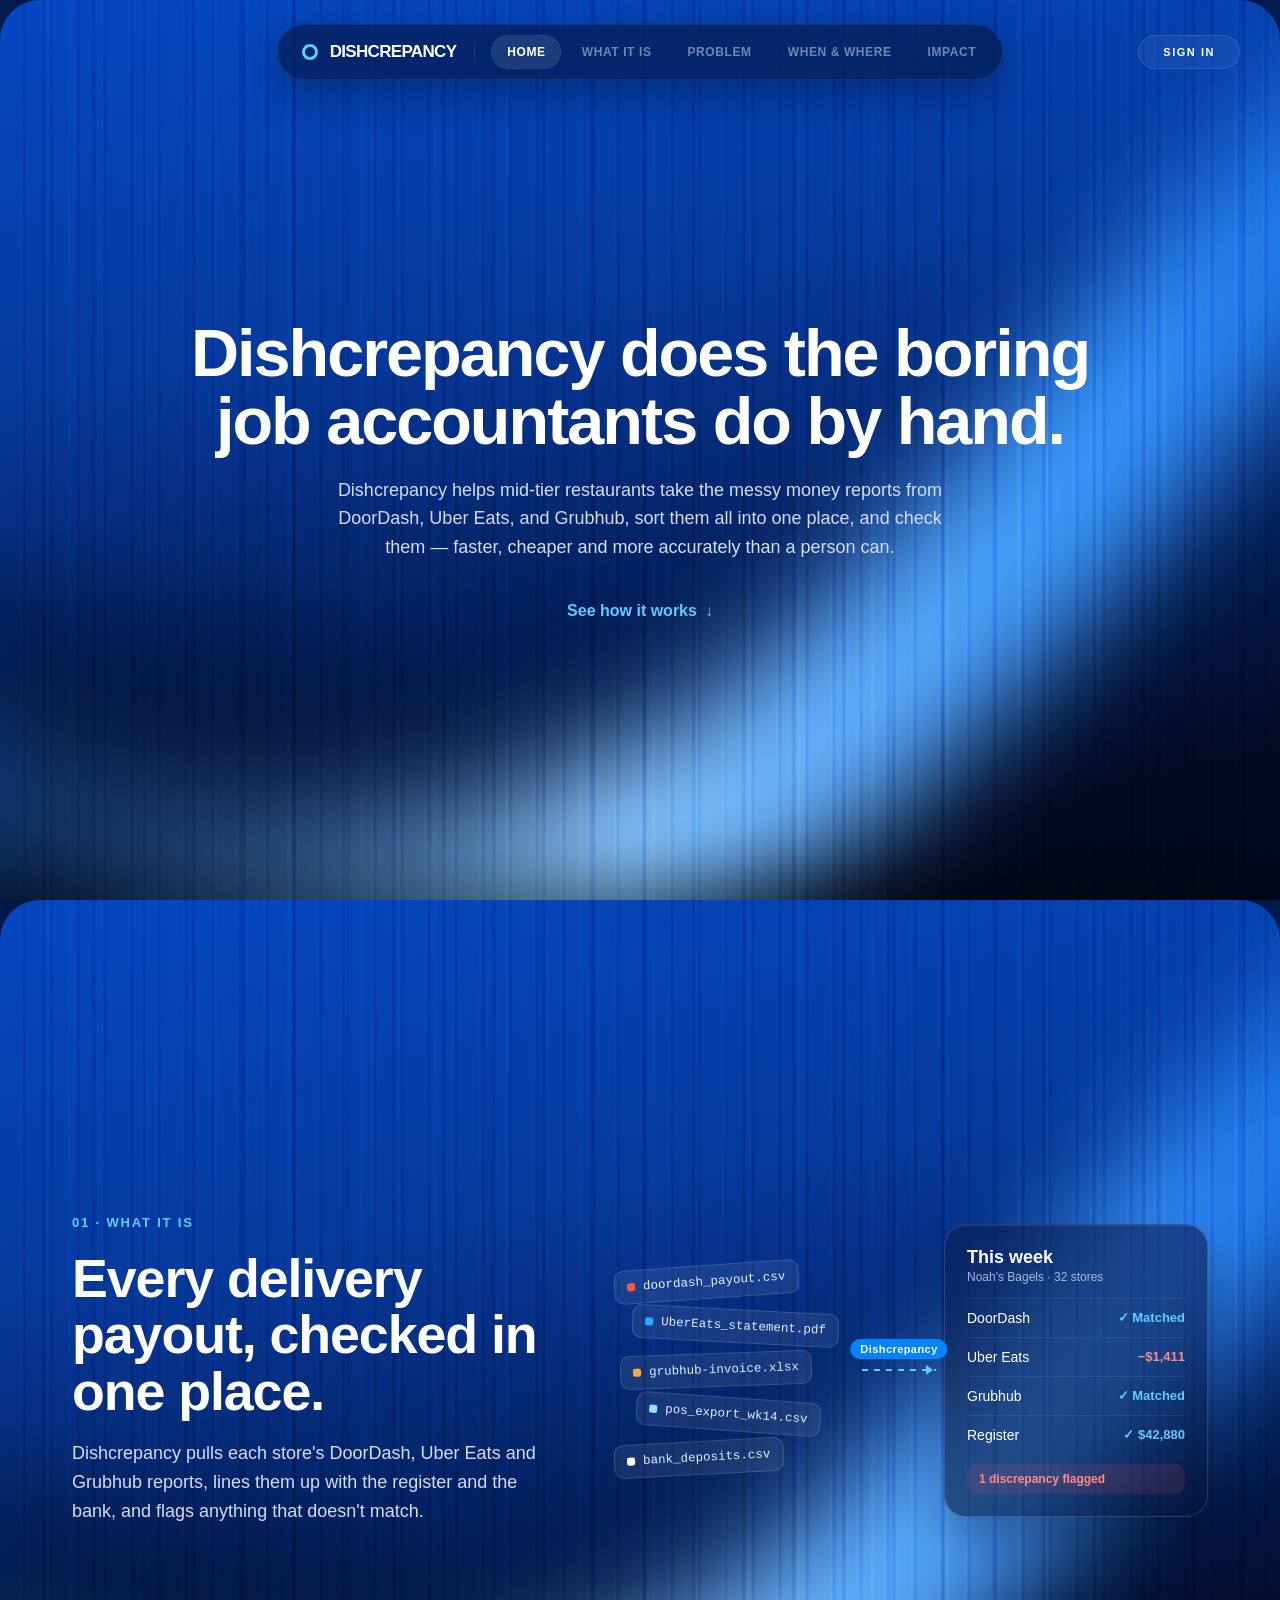
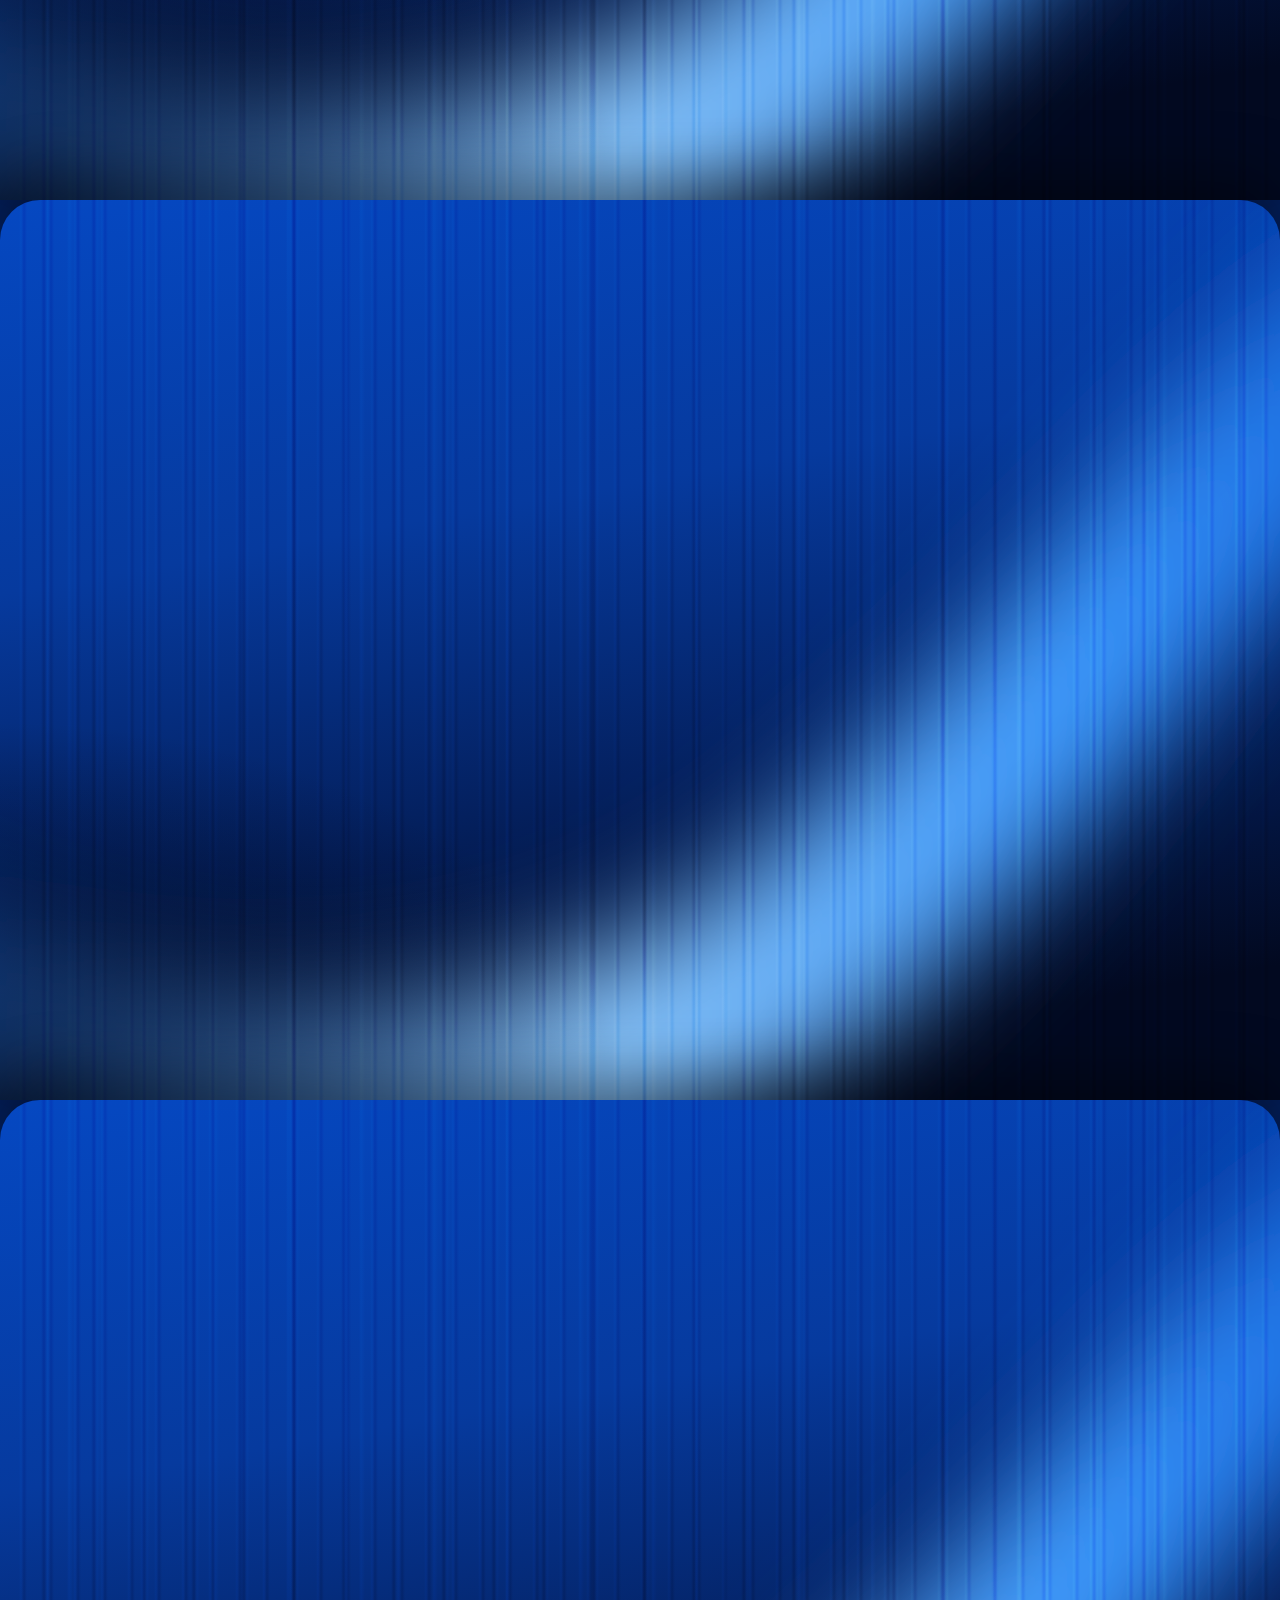
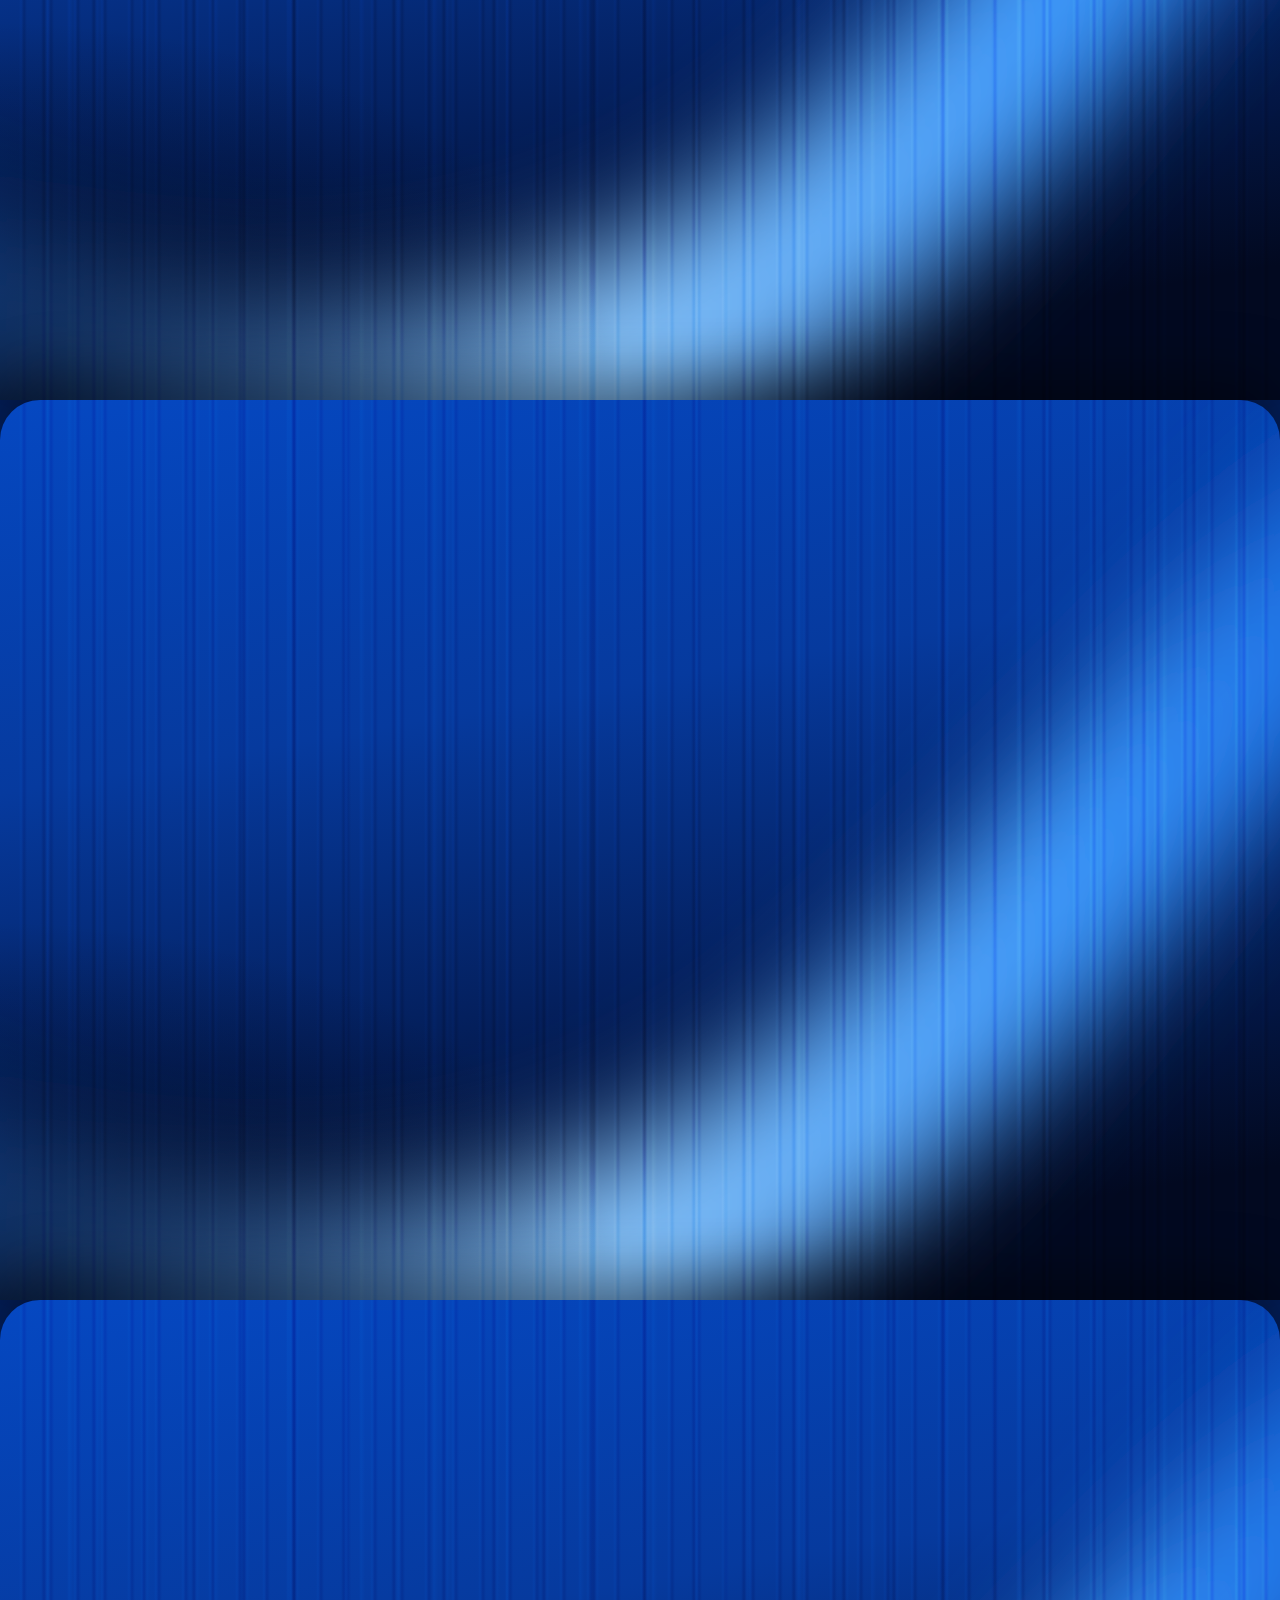
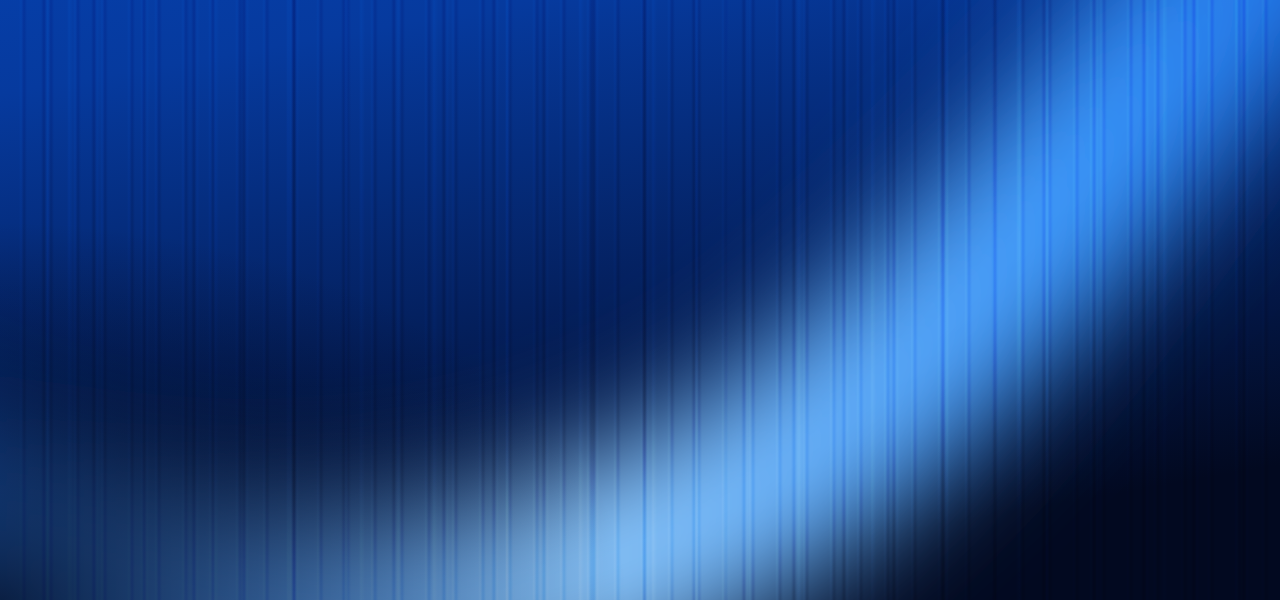
==== commit 1404752a: "[feat] landing page: blue glass styles, capsule nav, flicker fix The slide deck markup was committed" ====
--- a/frontend/index.html
+++ b/frontend/index.html
@@ -47,10 +47,8 @@
         <div class="hero-grid">
             <div class="hero-center">
                 <h1 class="rv">Dishcrepancy does the boring job accountants do by hand.</h1>
-                <p class="sub rv d1">Dishcrepancy helps mid-tier restaurants take the messy money reports from DoorDash,
-                    Uber
-                    Eats, and Grubhub, sort them all into one place, and check them — faster, cheaper and more
-                    accurately
+                <p class="sub rv d1">Dishcrepancy helps mid-tier restaurants take the messy money reports from DoorDash, Uber
+                    Eats, and Grubhub, sort them all into one place, and check them — faster, cheaper and more accurately
                     than a person can.</p>
                 <a class="hero-more rv d2" href="#about">See how it works <span class="arr">↓</span></a>
             </div>
@@ -65,8 +63,7 @@
             <div>
                 <div class="kick rv">01 · What it is</div>
                 <h2 class="rv">Every delivery payout, checked in one place.</h2>
-                <p class="sub rv d1">Dishcrepancy pulls each store's DoorDash, Uber Eats and Grubhub reports, lines them
-                    up
+                <p class="sub rv d1">Dishcrepancy pulls each store's DoorDash, Uber Eats and Grubhub reports, lines them up
                     with the register and the bank, and flags anything that doesn't match.</p>
             </div>
 
@@ -159,9 +156,7 @@
         <!-- One week of deposits vs what the register says was sold -->
         <div class="week rv d1">
             <div class="week-track">
-                <div class="week-days">
-                    <span>Mon</span><span>Tue</span><span>Wed</span><span>Thu</span><span>Fri</span><span>Sat</span><span>Sun</span>
-                </div>
+                <div class="week-days"><span>Mon</span><span>Tue</span><span>Wed</span><span>Thu</span><span>Fri</span><span>Sat</span><span>Sun</span></div>
                 <div class="week-line">
                     <div class="dep" style="--x:7.14%"><b>+$18,718</b><span>DoorDash</span></div>
                     <div class="dep" style="--x:35.7%"><b>+$14,511</b><span>Uber Eats</span></div>
@@ -177,8 +172,7 @@
 
         <div class="where rv d2">
             <span class="where-label">Where it lives today</span>
-            <span>DoorDash portal</span><span>Uber Eats portal</span><span>Grubhub portal</span><span>POS
-                register</span><span>Bank account</span><span>Contracts</span><span>Spreadsheets</span>
+            <span>DoorDash portal</span><span>Uber Eats portal</span><span>Grubhub portal</span><span>POS register</span><span>Bank account</span><span>Contracts</span><span>Spreadsheets</span>
         </div>
     </section>
 
@@ -198,8 +192,7 @@
             <div class="impact-tile rv d2">
                 <b>≈$73K</b>
                 <span>a year, if every week looks like that one</span>
-                <div class="bars" aria-hidden="true">
-                    <i></i><i></i><i></i><i></i><i></i><i></i><i></i><i></i><i></i><i></i><i></i><i></i></div>
+                <div class="bars" aria-hidden="true"><i></i><i></i><i></i><i></i><i></i><i></i><i></i><i></i><i></i><i></i><i></i><i></i></div>
             </div>
             <div class="impact-tile rv d2">
                 <b>Days → seconds</b>
@@ -214,16 +207,13 @@
     <section class="slide s-dark final" id="demo">
         <div style="flex:1;display:flex;flex-direction:column;justify-content:center">
             <h2 class="rv">Stop losing money you already earned.</h2>
-            <p class="sub rv d1">Let Dishcrepancy sort and check your DoorDash, Uber Eats, and Grubhub payouts
-                automatically.
+            <p class="sub rv d1">Let Dishcrepancy sort and check your DoorDash, Uber Eats, and Grubhub payouts automatically.
             </p>
-            <div class="rv d2"><a class="btn btn-light" style="font-size:17px;padding:16px 32px;" href="#top">Get
-                    Started
+            <div class="rv d2"><a class="btn btn-light" style="font-size:17px;padding:16px 32px;" href="#top">Get Started
                     with Dishcrepancy</a></div>
             <div class="where cta-where rv d2">
                 <span class="where-label">Works with</span>
-                <span>DoorDash</span><span>Uber Eats</span><span>Grubhub</span><span>Your POS</span><span>Your
-                    bank</span>
+                <span>DoorDash</span><span>Uber Eats</span><span>Grubhub</span><span>Your POS</span><span>Your bank</span>
             </div>
         </div>
         <div class="final-foot rv">
@@ -244,4 +234,3 @@
 
 
 
-
--- a/frontend/styles.css
+++ b/frontend/styles.css
@@ -1,19 +1,20 @@
 /* ==========================================================================
-   GLOBAL VARIABLES & COLOR PALETTE (Matched to Screenshot UI)
-   Dark Charcoal Canvas, Soft Grey Cards, Bright Lime Accents
+   GLOBAL VARIABLES & COLOR PALETTE
+   Deep blue slides with a fluted-glass light band, light-blue accents
    ========================================================================== */
 :root {
-    --bg-dark: #19191c;
-    --card-dark: #232327;
-    --card-light: #eef2e6;
-    --lime: #cbf841;
-    --lime-soft: #d9f968;
-    --paper: #f5f5f0;
+    --bg-dark: #04205E;
+    --card-dark: rgba(4, 18, 58, .55);
+    --card-light: #EEF6FF;
+    --accent: #61CDFF;
+    --accent-strong: #0084FF;
+    --glass-border: rgba(255, 255, 255, .14);
+    --paper: #F5F8FC;
     --text-dark: #121214;
     --text-light: #ffffff;
-    --text-muted: #8e8e93;
+    --text-muted: #A9B8D8;
     --coral: #ff5252;
-    --border-dark: #2e2e33;
+    --border-dark: rgba(255, 255, 255, .12);
 }
 
 * {
@@ -36,70 +37,148 @@
 /* ==========================================================================
    NAVIGATION BAR
    ========================================================================== */
-nav {
+.site-header {
     position: fixed;
-    top: 0;
+    top: 24px;
     left: 0;
     right: 0;
+    z-index: 100;
     display: flex;
     align-items: center;
     justify-content: space-between;
-    padding: 18px 48px;
-    z-index: 100;
+    padding: 0 40px;
     pointer-events: none;
 }
 
-nav>* {
+.site-header > * {
     pointer-events: auto;
 }
 
-.logo {
+.header-spacer,
+.header-actions {
+    width: 128px;
+    display: flex;
+    justify-content: flex-end;
+}
+
+/* Glass capsule holding the brand and the section links */
+.glass-capsule {
+    display: flex;
+    align-items: center;
+    gap: 16px;
+    height: 56px;
+    padding: 0 10px 0 24px;
+    border-radius: 100px;
+    background: rgba(4, 16, 52, .55);
+    border: 1px solid rgba(255, 255, 255, .08);
+    -webkit-backdrop-filter: blur(20px);
+    backdrop-filter: blur(20px);
+    box-shadow: 0 14px 40px rgba(1, 8, 30, .35);
+}
+
+.brand {
+    display: flex;
+    align-items: center;
+    gap: 12px;
+    padding-right: 18px;
+    border-right: 1px solid rgba(255, 255, 255, .1);
+    text-decoration: none;
+}
+
+.brand-ring {
+    width: 16px;
+    height: 16px;
+    border-radius: 50%;
+    border: 3px solid var(--accent);
+}
+
+.brand-name {
+    font-size: 17px;
+    font-weight: 900;
+    letter-spacing: -.04em;
+    text-transform: uppercase;
+    color: #fff;
+}
+
+.nav-links {
+    position: relative;
+    display: flex;
+    align-items: center;
+    gap: 4px;
+}
+
+.nav-link {
+    position: relative;
+    z-index: 1;
+    padding: 8px 16px;
+    font-size: 12px;
     font-weight: 800;
-    font-size: 20px;
-    letter-spacing: -.03em;
-    display: flex;
-    align-items: center;
-    gap: 10px;
-    background: var(--card-dark);
-    color: var(--text-light);
-    border: 1px solid var(--border-dark);
-    border-radius: 999px;
-    padding: 8px 22px 8px 10px;
-    box-shadow: 0 10px 30px rgba(0, 0, 0, .3);
-}
-
-.logo svg {
-    display: block;
-}
-
-.nav-links {
-    display: flex;
-    gap: 6px;
-    background: var(--card-dark);
-    border: 1px solid var(--border-dark);
-    border-radius: 999px;
-    padding: 6px;
-    box-shadow: 0 10px 30px rgba(0, 0, 0, .3);
-}
-
-.nav-links a {
-    color: #c0c0c5;
+    letter-spacing: .05em;
+    text-transform: uppercase;
     text-decoration: none;
-    font-size: 14px;
-    font-weight: 500;
-    padding: 8px 18px;
-    border-radius: 999px;
-    transition: all .2s;
-}
-
-.nav-links a:hover {
-    background: #2d2d33;
+    white-space: nowrap;
+    color: rgba(255, 255, 255, .45);
+    transition: color .3s ease;
+}
+
+.nav-link:hover,
+.nav-link.active {
     color: #fff;
 }
 
+/* Clear pill that slides under the active link */
+.nav-pill {
+    position: absolute;
+    top: 50%;
+    left: 0;
+    width: 0;
+    height: 34px;
+    transform: translateY(-50%);
+    border-radius: 100px;
+    background: rgba(255, 255, 255, .1);
+    border: 1px solid rgba(255, 255, 255, .06);
+    transition: left .5s cubic-bezier(.2, 1, .2, 1), width .5s cubic-bezier(.2, 1, .2, 1);
+    pointer-events: none;
+}
+
+.sign-in {
+    padding: 10px 24px;
+    border-radius: 100px;
+    font-size: 11px;
+    font-weight: 900;
+    letter-spacing: .14em;
+    text-transform: uppercase;
+    text-decoration: none;
+    color: #fff;
+    background: rgba(255, 255, 255, .06);
+    border: 1px solid rgba(255, 255, 255, .12);
+    -webkit-backdrop-filter: blur(20px);
+    backdrop-filter: blur(20px);
+    transition: background .3s ease, color .3s ease;
+}
+
+.sign-in:hover {
+    background: var(--accent);
+    color: #012F8A;
+}
+
 @media (max-width: 900px) {
+    .site-header {
+        padding: 0 16px;
+        top: 16px;
+    }
+
+    .header-spacer,
     .nav-links {
         display: none;
+    }
+
+    .header-actions {
+        width: auto;
+    }
+
+    .brand {
+        border-right: 0;
     }
 }
 
@@ -122,12 +201,12 @@
 
 .btn:hover {
     transform: translateY(-2px);
-    box-shadow: 0 8px 24px rgba(203, 248, 65, 0.25);
-}
-
-.btn-lime {
-    background: var(--lime);
-    color: var(--text-dark);
+    box-shadow: 0 8px 24px rgba(97, 205, 255, 0.35);
+}
+
+.btn-light {
+    background: #fff;
+    color: #012F8A;
 }
 
 .btn-ink {
@@ -149,6 +228,17 @@
     border-radius: 40px 40px 0 0;
     box-shadow: 0 -24px 60px rgba(0, 0, 0, .4);
     overflow: hidden;
+    color: var(--text-light);
+    /* Shared background, top layer first: bottom-left vignette, three sets of
+       "fluted glass" streaks, a blurred band of light, then the blue base */
+    background:
+        radial-gradient(70% 60% at 0% 100%, rgba(2, 6, 20, .75), transparent 70%),
+        repeating-linear-gradient(90deg, rgba(255, 255, 255, 0) 0 19px, rgba(255, 255, 255, .07) 21px, rgba(0, 10, 40, .18) 24px, rgba(255, 255, 255, 0) 27px),
+        repeating-linear-gradient(90deg, rgba(0, 0, 0, 0) 0 41px, rgba(0, 8, 35, .22) 44px, rgba(255, 255, 255, .06) 47px, rgba(0, 0, 0, 0) 50px),
+        repeating-linear-gradient(90deg, rgba(0, 0, 0, 0) 0 67px, rgba(255, 255, 255, .09) 69px, rgba(0, 0, 0, 0) 73px),
+        url("data:image/svg+xml,%3Csvg%20xmlns%3D%22http%3A//www.w3.org/2000/svg%22%20viewBox%3D%220%200%201600%201000%22%20preserveAspectRatio%3D%22none%22%3E%3Cdefs%3E%3ClinearGradient%20id%3D%22g%22%20x1%3D%220%22%20y1%3D%220%22%20x2%3D%221%22%20y2%3D%220%22%3E%3Cstop%20offset%3D%220%22%20stop-color%3D%22%230B63E5%22/%3E%3Cstop%20offset%3D%22.45%22%20stop-color%3D%22%238FCBFF%22/%3E%3Cstop%20offset%3D%22.75%22%20stop-color%3D%22%233D9BFF%22/%3E%3Cstop%20offset%3D%221%22%20stop-color%3D%22%230B5BD8%22/%3E%3C/linearGradient%3E%3Cfilter%20id%3D%22b%22%20x%3D%22-20%25%22%20y%3D%22-50%25%22%20width%3D%22140%25%22%20height%3D%22200%25%22%3E%3CfeGaussianBlur%20stdDeviation%3D%2260%22/%3E%3C/filter%3E%3C/defs%3E%3Cpath%20d%3D%22M-100%20840%20C%20300%201040%2C%20720%201010%2C%201020%20780%20S%201460%20300%2C%201750%20110%22%20fill%3D%22none%22%20stroke%3D%22url%28%23g%29%22%20stroke-width%3D%22210%22%20stroke-linecap%3D%22round%22%20filter%3D%22url%28%23b%29%22/%3E%3C/svg%3E") center / 110% 110% no-repeat,
+        linear-gradient(170deg, #0548C2 0%, #063A9E 35%, #04205E 62%, #020920 88%);
+    background-blend-mode: normal, overlay, overlay, overlay, normal, normal;
 }
 
 @media (max-width: 900px) {
@@ -157,19 +247,11 @@
     }
 }
 
-.s-dark {
-    background: var(--bg-dark);
+/* Every slide shares the blue background; these classes only mark the original variants */
+.s-dark,
+.s-card-dark,
+.s-paper {
     color: var(--text-light);
-}
-
-.s-card-dark {
-    background: #202024;
-    color: var(--text-light);
-}
-
-.s-paper {
-    background: var(--paper);
-    color: var(--text-dark);
 }
 
 .pill-tag {
@@ -178,8 +260,9 @@
     font-weight: 700;
     letter-spacing: .08em;
     text-transform: uppercase;
-    background: var(--lime);
-    color: var(--text-dark);
+    background: rgba(255, 255, 255, .12);
+    border: 1px solid var(--glass-border);
+    color: #fff;
     padding: 6px 14px;
     border-radius: 999px;
     margin-bottom: 20px;
@@ -190,16 +273,14 @@
     letter-spacing: .14em;
     text-transform: uppercase;
     font-weight: 700;
-    color: var(--lime);
+    color: var(--accent);
     margin-bottom: 20px;
 }
 
-.s-paper .kick {
-    color: #101012;
-}
+
 
 h1 {
-    font-size: clamp(38px, 5.2vw, 76px);
+    font-size: clamp(38px, 5.2vw, 70px);
     line-height: 1.02;
     letter-spacing: -.03em;
     font-weight: 700;
@@ -213,16 +294,14 @@
 }
 
 .sub {
-    color: #a0a0a6;
+    color: #D3DEF3;
     font-size: 18px;
     line-height: 1.6;
     margin-top: 20px;
     max-width: 520px;
 }
 
-.s-paper .sub {
-    color: #55555a;
-}
+
 
 /* Scroll Reveal */
 .rv {
@@ -245,20 +324,24 @@
 }
 
 /* ==========================================================================
-   HERO SECTION & MOCK PLATFORM CARDS
+   HERO SECTION · centered title
    ========================================================================== */
 .hero-grid {
-    display: grid;
-    grid-template-columns: 1.05fr .95fr;
-    gap: 30px;
+    display: flex;
+    justify-content: center;
     align-items: center;
     flex: 1;
 }
 
-@media (max-width: 900px) {
-    .hero-grid {
-        grid-template-columns: 1fr;
-    }
+.hero-center {
+    max-width: 920px;
+    text-align: center;
+}
+
+.hero-center .sub {
+    margin-left: auto;
+    margin-right: auto;
+    max-width: 620px;
 }
 
 .hero-more {
@@ -267,212 +350,224 @@
     align-items: center;
     gap: 8px;
     font-weight: 600;
-    color: var(--lime);
+    color: var(--accent);
     text-decoration: none;
 }
 
-.stage {
+.text-accent {
+    color: var(--accent);
+}
+
+/* ==========================================================================
+   SHARED GLASS SURFACE
+   ========================================================================== */
+.glass,
+.ledger-card,
+.week,
+.impact-tile,
+.adv-grid {
+    /* Tint only, no backdrop blur: live blur inside the moving slides made the stack transition flicker */
+    background: linear-gradient(180deg, rgba(10, 30, 85, .62), rgba(4, 16, 52, .58));
+    border: 1px solid var(--glass-border);
+    box-shadow: 0 24px 50px rgba(1, 8, 30, .35), inset 0 1px 0 rgba(255, 255, 255, .08);
+}
+
+/* ==========================================================================
+   SLIDE 01 · WHAT IT IS
+   ========================================================================== */
+.about-grid {
+    display: grid;
+    grid-template-columns: .9fr 1.1fr;
+    gap: 56px;
+    align-items: center;
+}
+
+@media (max-width: 900px) {
+    .about-grid {
+        grid-template-columns: 1fr;
+        gap: 40px;
+    }
+}
+
+.stat-row {
+    display: flex;
+    gap: 36px;
+    margin-top: 36px;
+}
+
+.stat-row div {
+    display: flex;
+    flex-direction: column;
+    gap: 4px;
+}
+
+.stat-row b {
+    font-size: 40px;
+    font-weight: 700;
+    letter-spacing: -.03em;
+    line-height: 1;
+}
+
+.stat-row span {
+    font-size: 13px;
+    color: var(--text-muted);
+}
+
+.flow {
+    display: grid;
+    grid-template-columns: 1fr 90px 1.1fr;
+    align-items: center;
+}
+
+.flow-files {
+    display: flex;
+    flex-direction: column;
+    gap: 10px;
+    align-items: flex-start;
+}
+
+.file {
+    display: inline-flex;
+    align-items: center;
+    gap: 8px;
+    font: 500 12.5px ui-monospace, SFMono-Regular, Menlo, monospace;
+    color: #E3ECFF;
+    padding: 9px 12px;
+    border-radius: 10px;
+    background: rgba(255, 255, 255, .08);
+    border: 1px solid var(--glass-border);
+    transform: rotate(var(--r));
+    animation: bob 5s ease-in-out infinite alternate;
+}
+
+.file:nth-child(2) { animation-delay: -1s; margin-left: 18px; }
+.file:nth-child(3) { animation-delay: -2s; margin-left: 6px; }
+.file:nth-child(4) { animation-delay: -3s; margin-left: 22px; }
+.file:nth-child(5) { animation-delay: -4s; }
+
+.file i {
+    width: 8px;
+    height: 8px;
+    border-radius: 2px;
+    background: var(--c);
+}
+
+@keyframes bob {
+    to { transform: rotate(var(--r)) translateY(-5px); }
+}
+
+/* Dashed connector with flowing dashes */
+.flow-pipe {
     position: relative;
-    height: 520px;
-}
-
-.app-card {
+    height: 2px;
+    margin: 0 8px;
+    background: repeating-linear-gradient(90deg, var(--accent) 0 6px, transparent 6px 12px);
+    background-size: 24px 2px;
+    animation: pipeFlow .8s linear infinite;
+}
+
+.flow-pipe::after {
+    content: "";
     position: absolute;
-    border-radius: 28px;
-    box-shadow: 0 20px 50px rgba(0, 0, 0, .35);
-    background: var(--card-dark);
-    border: 1px solid var(--border-dark);
-}
-
-.card-light {
-    background: var(--card-light);
-    color: var(--text-dark);
-    width: 340px;
-    padding: 24px;
-    left: 0;
-    top: 4%;
-    z-index: 2;
-    border: none;
-}
-
-.card-dark {
-    background: var(--card-dark);
-    color: var(--text-light);
-    width: 330px;
-    padding: 24px;
-    right: 0;
-    top: 16%;
-    z-index: 1;
-}
-
-.card-header-row {
-    display: flex;
-    justify-content: space-between;
-    align-items: center;
-    margin-bottom: 12px;
-}
-
-.badge-lime {
-    background: var(--lime);
-    color: var(--text-dark);
+    right: -2px;
+    top: -4px;
+    border: 5px solid transparent;
+    border-left: 7px solid var(--accent);
+}
+
+.flow-pipe span {
+    position: absolute;
+    left: 50%;
+    top: -30px;
+    transform: translateX(-50%);
     font-size: 11px;
-    font-weight: 800;
+    font-weight: 700;
+    letter-spacing: .04em;
+    white-space: nowrap;
+    color: #fff;
     padding: 4px 10px;
     border-radius: 999px;
-}
-
-.badge-black {
-    background: #101012;
-    color: #fff;
-    font-size: 10.5px;
-    font-weight: 700;
-    padding: 3px 8px;
-    border-radius: 6px;
-}
-
-.balance-disp {
-    font-size: 38px;
-    font-weight: 800;
-    letter-spacing: -.03em;
-}
-
-.balance-label {
+    background: var(--accent-strong);
+}
+
+@keyframes pipeFlow {
+    to { background-position: 24px 0; }
+}
+
+.ledger-card {
+    border-radius: 22px;
+    padding: 22px;
+}
+
+.lc-head {
+    display: flex;
+    flex-direction: column;
+    gap: 2px;
+    margin-bottom: 14px;
+}
+
+.lc-head b {
+    font-size: 18px;
+}
+
+.lc-head span {
     font-size: 12px;
     color: var(--text-muted);
-    margin-bottom: 16px;
-}
-
-/* Platform Rows with Icons */
-.platform-rows {
-    display: flex;
-    flex-direction: column;
-    gap: 10px;
-    margin-top: 14px;
-}
-
-.platform-row {
-    display: flex;
-    align-items: center;
-    gap: 12px;
-    background: #ffffff;
-    padding: 10px 14px;
-    border-radius: 16px;
-    border: 1px solid #e0e4d6;
-}
-
-.platform-icon {
-    width: 34px;
-    height: 34px;
+}
+
+.ledger-card ul {
+    list-style: none;
+}
+
+.ledger-card li {
+    display: flex;
+    justify-content: space-between;
+    padding: 11px 0;
+    font-size: 14px;
+    border-top: 1px solid rgba(255, 255, 255, .08);
+}
+
+.ledger-card em {
+    font-style: normal;
+    font-weight: 700;
+    font-size: 13px;
+}
+
+.ledger-card .ok {
+    color: var(--accent);
+}
+
+.ledger-card .ok::before {
+    content: "✓ ";
+}
+
+.ledger-card .bad {
+    color: #ff8a8a;
+}
+
+.lc-foot {
+    margin-top: 10px;
+    font-size: 12px;
+    font-weight: 600;
+    color: #ff8a8a;
+    background: rgba(255, 82, 82, .12);
     border-radius: 10px;
-    /* Rounded Square Icon */
-    display: flex;
-    align-items: center;
-    justify-content: center;
-    flex-shrink: 0;
-}
-
-.platform-icon.doordash {
-    background: #ff3008;
-}
-
-.platform-icon.ubereats {
-    background: #06c167;
-}
-
-.platform-icon.grubhub {
-    background: #f63440;
-}
-
-.platform-icon.noahpos {
-    background: #222226;
-}
-
-.platform-info {
-    flex: 1;
-}
-
-.platform-info b {
-    display: block;
-    font-size: 13.5px;
-    color: var(--text-dark);
-}
-
-.platform-info small {
-    font-size: 11px;
-    color: #666;
-}
-
-.platform-val {
-    font-size: 13px;
-    font-weight: 700;
-}
-
-.text-green {
-    color: #059669;
-}
-
-.text-coral {
-    color: var(--coral);
-}
-
-.text-muted {
-    color: #66666e;
-}
-
-.mini-lime-soft {
-    background: var(--lime);
-    color: var(--text-dark);
-    border-radius: 16px;
-    padding: 14px;
-}
-
-.mini-row {
-    display: flex;
-    justify-content: space-between;
-    align-items: center;
-}
-
-.mini-row+.mini-row {
-    margin-top: 6px;
-}
-
-/* ==========================================================================
-   STORY & FEATURE CARDS
-   ========================================================================== */
-.cards2 {
-    display: grid;
-    grid-template-columns: 1fr 1fr;
-    gap: 24px;
-    margin-top: 40px;
+    padding: 8px 12px;
 }
 
 @media (max-width: 900px) {
-    .cards2 {
+    .flow {
         grid-template-columns: 1fr;
-    }
-}
-
-.feature {
-    background: var(--card-dark);
-    border-radius: 24px;
-    padding: 38px;
-    border: 1px solid var(--border-dark);
-}
-
-.feature h3 {
-    font-size: 22px;
-    margin-bottom: 12px;
-    color: var(--lime);
-}
-
-.feature p {
-    color: #a0a0a6;
-    line-height: 1.6;
-    font-size: 15.5px;
-}
-
-/* ==========================================================================
-   WHY DOES IT EXIST GRID
+        gap: 40px;
+    }
+
+    .flow-pipe {
+        display: none;
+    }
+}
+
+/* ==========================================================================
+   SLIDE 02 · WHY IT EXISTS (platform cards)
    ========================================================================== */
 .adv {
     display: grid;
@@ -491,16 +586,19 @@
 .adv-grid {
     display: grid;
     grid-template-columns: 1fr 1fr;
-    background: #fff;
     border-radius: 24px;
-    border: 1px solid #e2e2dc;
     overflow: hidden;
 }
 
 .adv-cell {
     padding: 30px;
-    border-left: 1px solid #e2e2dc;
-    border-top: 1px solid #e2e2dc;
+    border-left: 1px solid rgba(255, 255, 255, .1);
+    border-top: 1px solid rgba(255, 255, 255, .1);
+    transition: background .25s ease;
+}
+
+.adv-cell:hover {
+    background: rgba(255, 255, 255, .05);
 }
 
 .adv-cell:nth-child(1),
@@ -513,14 +611,14 @@
 }
 
 .adv-ic {
-    width: 32px;
-    height: 32px;
-    border-radius: 8px;
-    background: var(--lime);
+    width: 36px;
+    height: 36px;
+    border-radius: 10px;
+    background: #D2F5FF;
     display: flex;
     align-items: center;
     justify-content: center;
-    margin-bottom: 12px;
+    margin-bottom: 14px;
 }
 
 .adv-cell h4 {
@@ -529,110 +627,221 @@
 }
 
 .adv-cell p {
-    color: #666;
+    color: #C9D6EE;
     line-height: 1.5;
     font-size: 14px;
 }
 
 /* ==========================================================================
-   WHEN & WHERE STAT CARD
-   ========================================================================== */
-.model-grid {
+   SLIDE 03 · WHEN & WHERE
+   ========================================================================== */
+.week {
     display: grid;
-    grid-template-columns: 1.15fr .85fr;
-    gap: 40px;
-    align-items: center;
-    flex: 1;
+    grid-template-columns: 1fr 260px;
+    gap: 32px;
+    align-items: center;
+    margin-top: 44px;
+    padding: 28px 32px;
+    border-radius: 24px;
+}
+
+.week-days {
+    display: grid;
+    grid-template-columns: repeat(7, 1fr);
+    font-size: 12px;
+    color: var(--text-muted);
+    margin-bottom: 64px;
+}
+
+.week-days span {
+    text-align: center;
+}
+
+.week-line {
+    position: relative;
+    height: 2px;
+    background: rgba(255, 255, 255, .18);
+}
+
+/* A deposit: dot on the line with its amount above */
+.dep {
+    position: absolute;
+    left: var(--x);
+    margin-left: -7px;
+    bottom: -6px;
+    display: flex;
+    flex-direction: column;
+    align-items: flex-start;
+}
+
+.dep::after {
+    content: "";
+    order: 3;
+    width: 14px;
+    height: 14px;
+    border-radius: 50%;
+    background: var(--accent);
+    box-shadow: 0 0 0 5px rgba(97, 205, 255, .2);
+    margin-top: 8px;
+}
+
+.dep b {
+    font-size: 20px;
+    letter-spacing: -.02em;
+}
+
+.dep span {
+    font-size: 12px;
+    color: var(--text-muted);
+}
+
+.week-sum {
+    display: grid;
+    gap: 10px;
+    padding-left: 32px;
+    border-left: 1px solid rgba(255, 255, 255, .12);
+}
+
+.week-sum div {
+    display: flex;
+    justify-content: space-between;
+    align-items: baseline;
+    font-size: 14px;
+    color: var(--text-muted);
+}
+
+.week-sum b {
+    font-size: 20px;
+    color: #fff;
+}
+
+.week-sum .miss {
+    margin-top: 6px;
+    padding-top: 12px;
+    border-top: 1px solid rgba(255, 255, 255, .12);
+}
+
+.week-sum .miss b {
+    font-size: 28px;
+    color: #ff8a8a;
+}
+
+.where {
+    display: flex;
+    flex-wrap: wrap;
+    align-items: center;
+    gap: 10px;
+    margin-top: 30px;
+}
+
+.where span {
+    font-size: 13px;
+    padding: 8px 14px;
+    border-radius: 999px;
+    border: 1px solid var(--glass-border);
+    background: rgba(255, 255, 255, .06);
+}
+
+.where .where-label {
+    border: 0;
+    background: none;
+    padding-left: 0;
+    font-size: 12px;
+    font-weight: 700;
+    letter-spacing: .12em;
+    text-transform: uppercase;
+    color: var(--accent);
 }
 
 @media (max-width: 900px) {
-    .model-grid {
+    .week {
         grid-template-columns: 1fr;
-    }
-}
-
-.stat-card {
-    background: var(--card-dark);
-    color: #fff;
-    border: 1px solid var(--border-dark);
+        padding: 22px;
+    }
+
+    .week-sum {
+        padding-left: 0;
+        border-left: 0;
+    }
+
+    .dep b {
+        font-size: 15px;
+    }
+}
+
+/* ==========================================================================
+   SLIDE 04 · WHY IT MATTERS
+   ========================================================================== */
+.impact {
+    display: grid;
+    grid-template-columns: repeat(3, 1fr);
+    gap: 20px;
+    margin-top: 44px;
+}
+
+@media (max-width: 900px) {
+    .impact {
+        grid-template-columns: 1fr;
+    }
+}
+
+.impact-tile {
+    position: relative;
+    display: flex;
+    flex-direction: column;
+    gap: 10px;
+    min-height: 220px;
+    padding: 30px;
     border-radius: 24px;
-    padding: 30px;
-    width: 320px;
-    justify-self: end;
-}
-
-.stat-card .k {
-    font-size: 11px;
-    color: var(--text-muted);
-    letter-spacing: .08em;
-    text-transform: uppercase;
-}
-
-.stat-card .v {
-    font-size: 26px;
-    font-weight: 700;
-    margin: 6px 0 2px;
-}
-
-.stat-inner {
-    background: #141416;
-    border-radius: 16px;
-    padding: 18px;
-    margin-top: 16px;
-    border: 1px solid var(--border-dark);
-}
-
-.stat-inner .v {
-    font-size: 18px;
-    color: var(--lime);
-}
-
-/* ==========================================================================
-   COMPARISON TABLE CARD
-   ========================================================================== */
-.bench {
-    display: grid;
-    grid-template-columns: 1fr 1fr;
-    gap: 40px;
-    align-items: center;
-    flex: 1;
-}
-
-@media (max-width: 900px) {
-    .bench {
-        grid-template-columns: 1fr;
-    }
-}
-
-.comparison-card {
-    background: #fff;
-    border-radius: 24px;
-    border: 1px solid #e2e2dc;
-    padding: 30px;
-}
-
-.comparison-card h4 {
-    font-size: 20px;
-    margin-bottom: 20px;
-}
-
-.comp-row {
-    display: grid;
-    grid-template-columns: 1.2fr 1fr 1fr;
-    padding: 12px 0;
-    border-top: 1px solid #eee;
-    font-size: 13.5px;
-}
-
-.comp-val.bad {
-    color: var(--coral);
-    font-weight: 600;
-}
-
-.comp-val.good {
-    color: #059669;
-    font-weight: 700;
-}
+    overflow: hidden;
+}
+
+.impact-tile b {
+    font-size: clamp(36px, 4vw, 56px);
+    font-weight: 700;
+    letter-spacing: -.04em;
+    line-height: 1;
+}
+
+.impact-tile .neg {
+    color: #ff8a8a;
+}
+
+.impact-tile span {
+    font-size: 15px;
+    color: #C9D6EE;
+    max-width: 240px;
+}
+
+/* Twelve bars climbing: the weekly loss stacking up over the year */
+.bars {
+    position: absolute;
+    right: 24px;
+    bottom: 24px;
+    display: flex;
+    align-items: flex-end;
+    gap: 4px;
+    height: 70px;
+}
+
+.bars i {
+    width: 7px;
+    border-radius: 3px;
+    background: linear-gradient(180deg, var(--accent), rgba(97, 205, 255, .25));
+}
+
+.bars i:nth-child(1) { height: 10%; }
+.bars i:nth-child(2) { height: 17%; }
+.bars i:nth-child(3) { height: 25%; }
+.bars i:nth-child(4) { height: 32%; }
+.bars i:nth-child(5) { height: 40%; }
+.bars i:nth-child(6) { height: 47%; }
+.bars i:nth-child(7) { height: 55%; }
+.bars i:nth-child(8) { height: 62%; }
+.bars i:nth-child(9) { height: 70%; }
+.bars i:nth-child(10) { height: 78%; }
+.bars i:nth-child(11) { height: 88%; }
+.bars i:nth-child(12) { height: 100%; }
 
 /* ==========================================================================
    FINAL CTA & FOOTER
@@ -674,4 +883,7 @@
 .tiny {
     font-size: 12px;
     color: var(--text-muted);
-}+}
+.cta-where {
+    justify-content: center;
+}
